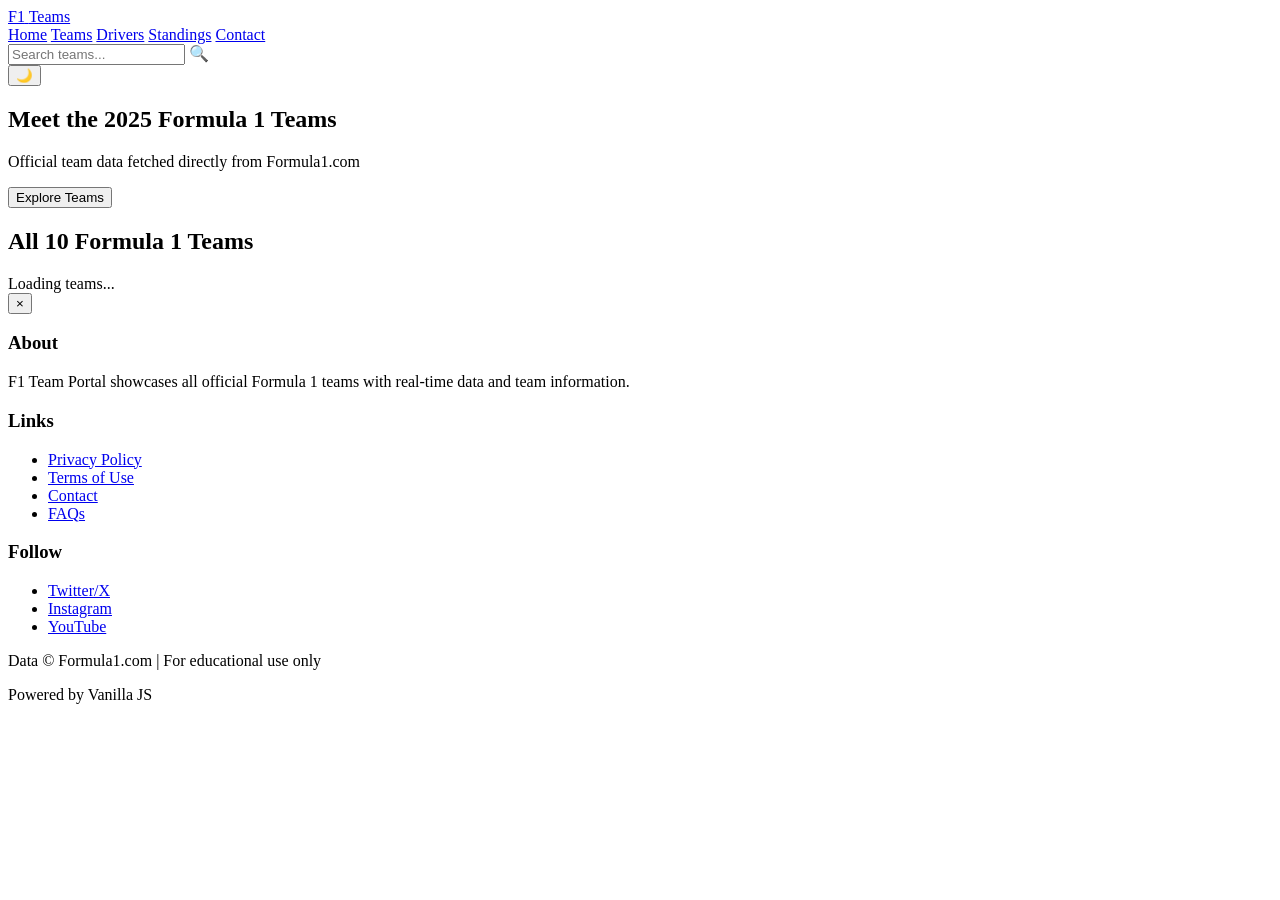
==== index.html @ 9dbedfcd "Auto-commit: Agent tool execution" ====
<!DOCTYPE html>
<html lang="en">
<head>
    <meta charset="UTF-8">
    <meta name="viewport" content="width=device-width, initial-scale=1.0">
    <title>F1 Team Portal - Official Formula 1 Teams</title>
    <link rel="preconnect" href="https://fonts.googleapis.com">
    <link rel="preconnect" href="https://fonts.gstatic.com" crossorigin>
    <link href="https://fonts.googleapis.com/css2?family=Poppins:wght@400;500;600;700&family=Roboto+Condensed:wght@400;500;700&display=swap" rel="stylesheet">
    <link rel="stylesheet" href="css/styles.css">
</head>
<body>
    <!-- HEADER / NAVBAR -->
    <header class="navbar" id="navbar">
        <div class="navbar-container">
            <!-- Logo -->
            <div class="navbar-logo">
                <a href="index.html" class="logo-link">
                    <span class="logo-text">F1</span>
                    <span class="logo-subtext">Teams</span>
                </a>
            </div>

            <!-- Navigation Links -->
            <nav class="navbar-nav">
                <a href="index.html" class="nav-link">Home</a>
                <a href="index.html#teams-section" class="nav-link">Teams</a>
                <a href="#drivers" class="nav-link">Drivers</a>
                <a href="#standings" class="nav-link">Standings</a>
                <a href="#contact" class="nav-link">Contact</a>
            </nav>

            <!-- Search Box -->
            <div class="search-container">
                <input
                    type="text"
                    id="search-box"
                    class="search-input"
                    placeholder="Search teams..."
                    aria-label="Search teams"
                >
                <span class="search-icon">🔍</span>
            </div>

            <!-- Dark Mode Toggle -->
            <button class="dark-mode-toggle" id="dark-mode-toggle" aria-label="Toggle dark mode">
                <span class="mode-icon">🌙</span>
            </button>
        </div>
    </header>

    <!-- HERO SECTION -->
    <section class="hero" id="hero">
        <div class="hero-overlay"></div>
        <div class="hero-content">
            <h1 class="hero-headline">Meet the 2025 Formula 1 Teams</h1>
            <p class="hero-subtitle">Official team data fetched directly from Formula1.com</p>
            <button class="cta-button" id="explore-button">Explore Teams</button>
        </div>
    </section>

    <!-- TEAMS GRID SECTION -->
    <section class="teams-section" id="teams-section">
        <div class="section-container">
            <h2 class="section-title">All 10 Formula 1 Teams</h2>
            <div class="teams-grid" id="teams-grid">
                <!-- Teams will be dynamically injected here by JavaScript -->
                <div class="teams-loading">Loading teams...</div>
            </div>
        </div>
    </section>

    <!-- TEAM DETAILS MODAL -->
    <div class="modal-overlay" id="modal-overlay">
        <div class="modal-container" id="modal-container">
            <button class="modal-close" id="modal-close" aria-label="Close modal">×</button>
            <div class="modal-content" id="modal-content">
                <!-- Team details will be dynamically injected here -->
            </div>
        </div>
    </div>

    <!-- FOOTER -->
    <footer class="footer" id="footer">
        <div class="footer-container">
            <!-- About Section -->
            <div class="footer-section">
                <h3 class="footer-title">About</h3>
                <p class="footer-text">F1 Team Portal showcases all official Formula 1 teams with real-time data and team information.</p>
            </div>

            <!-- Links Section -->
            <div class="footer-section">
                <h3 class="footer-title">Links</h3>
                <ul class="footer-links">
                    <li><a href="#" target="_blank" rel="noopener">Privacy Policy</a></li>
                    <li><a href="#" target="_blank" rel="noopener">Terms of Use</a></li>
                    <li><a href="#" target="_blank" rel="noopener">Contact</a></li>
                    <li><a href="#" target="_blank" rel="noopener">FAQs</a></li>
                </ul>
            </div>

            <!-- Social Section -->
            <div class="footer-section">
                <h3 class="footer-title">Follow</h3>
                <ul class="footer-links">
                    <li><a href="https://twitter.com/F1" target="_blank" rel="noopener">Twitter/X</a></li>
                    <li><a href="https://instagram.com/formula1" target="_blank" rel="noopener">Instagram</a></li>
                    <li><a href="https://youtube.com/@formula1" target="_blank" rel="noopener">YouTube</a></li>
                </ul>
            </div>

            <!-- Copyright Section -->
            <div class="footer-section footer-copyright">
                <p class="footer-text">Data © Formula1.com | For educational use only</p>
                <p class="footer-text">Powered by Vanilla JS</p>
            </div>
        </div>
    </footer>

    <!-- JavaScript Modules -->
    <script src="js/utils.js"></script>
    <script src="js/data-fetcher.js"></script>
    <script src="js/ui-renderer.js"></script>
    <script src="js/main.js"></script>
</body>
</html>
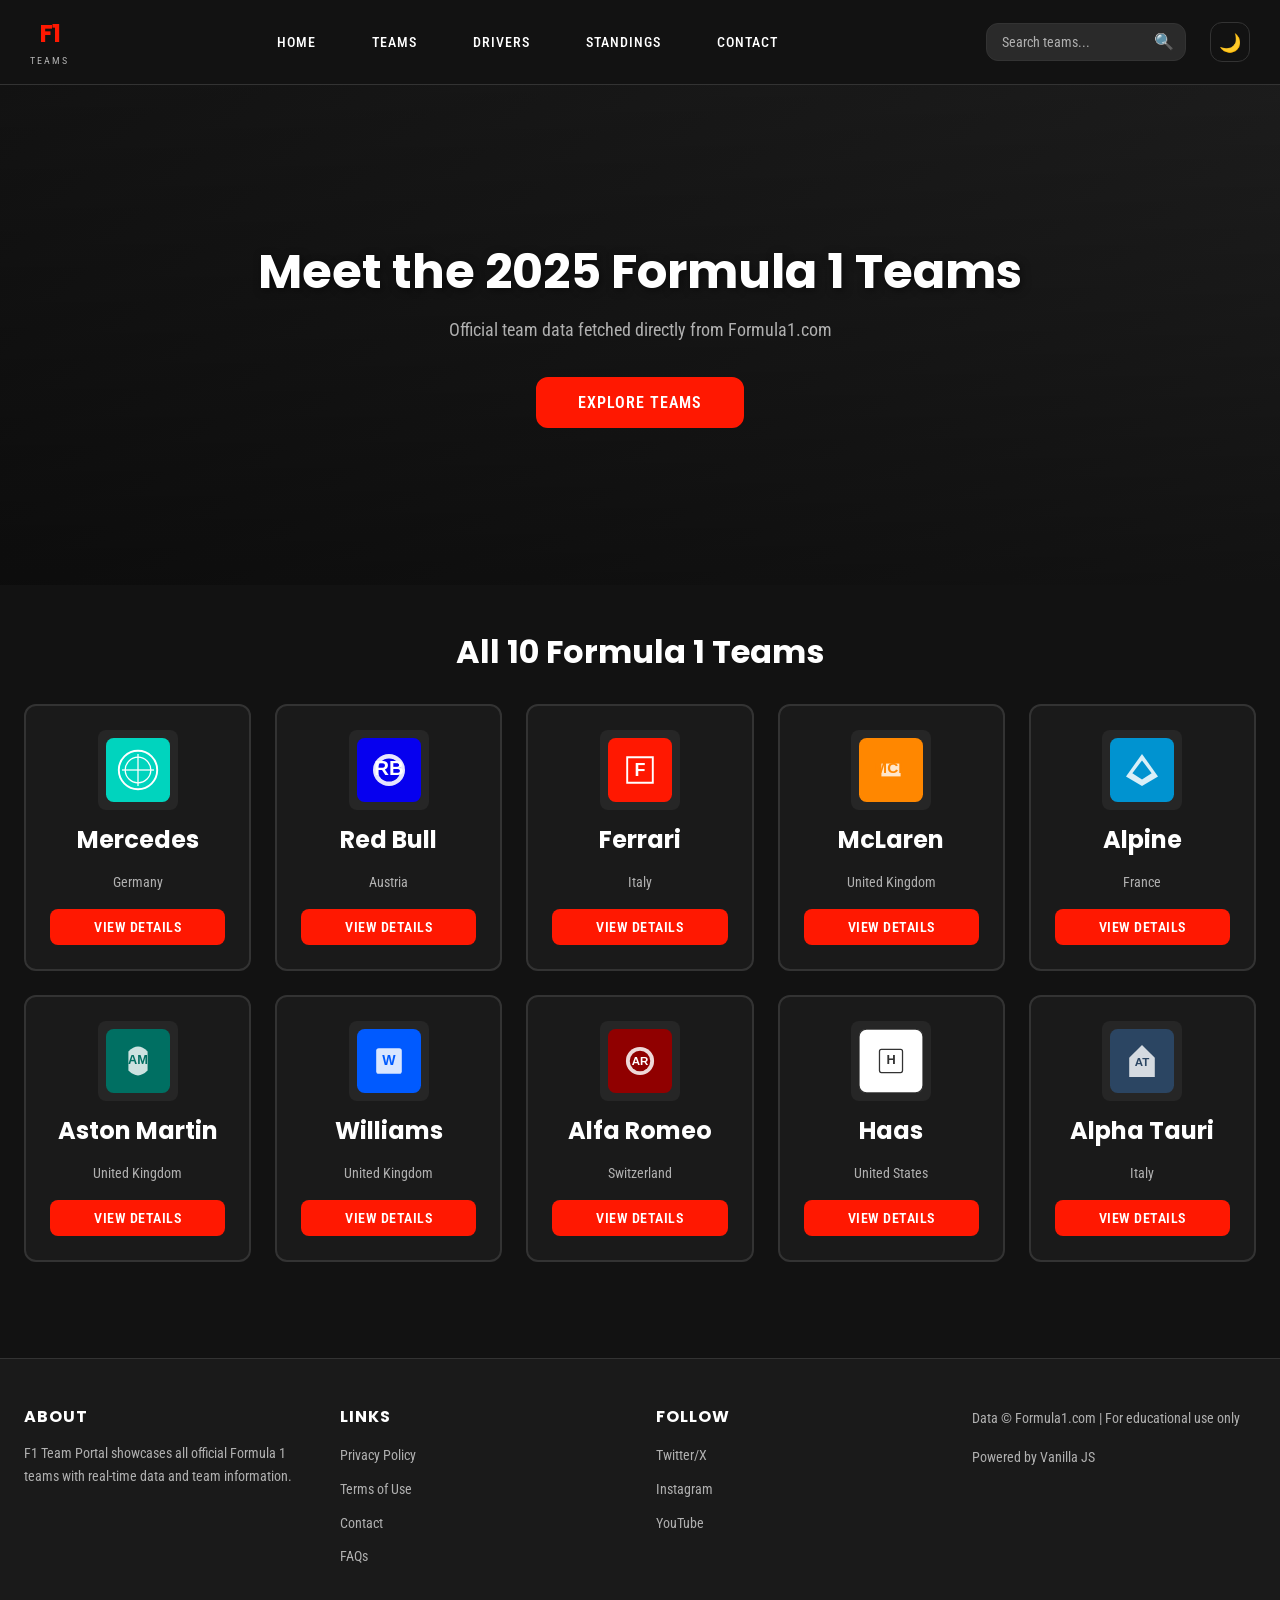
==== commit 2f679d85: "Auto-commit: Agent tool execution" ====
--- a/index.html
+++ b/index.html
@@ -25,9 +25,9 @@
             <nav class="navbar-nav">
                 <a href="index.html" class="nav-link">Home</a>
                 <a href="index.html#teams-section" class="nav-link">Teams</a>
-                <a href="#drivers" class="nav-link">Drivers</a>
-                <a href="#standings" class="nav-link">Standings</a>
-                <a href="#contact" class="nav-link">Contact</a>
+                <a href="drivers.html" class="nav-link">Drivers</a>
+                <a href="standings.html" class="nav-link">Standings</a>
+                <a href="contact.html" class="nav-link">Contact</a>
             </nav>
 
             <!-- Search Box -->
--- a/css/styles.css
+++ b/css/styles.css
@@ -0,0 +1,1064 @@
+/* ============================================
+   F1 TEAM PORTAL - STYLES
+   Comprehensive CSS for all components
+   ============================================ */
+
+/* ============================================
+   1. CSS VARIABLES
+   ============================================ */
+:root {
+    /* Colors - Dark Mode Default */
+    --color-dark-primary: #121212;
+    --color-dark-secondary: #1A1A1A;
+    --color-dark-tertiary: #2A2A2A;
+    --color-accent-red: #FF1801;
+    --color-text-light: #FFFFFF;
+    --color-text-muted: #B0B0B0;
+    --color-border: #333333;
+
+    /* Colors - Light Mode */
+    --color-light-primary: #FFFFFF;
+    --color-light-secondary: #F5F5F5;
+    --color-light-tertiary: #EEEEEE;
+    --color-light-text: #1A1A1A;
+    --color-light-muted: #666666;
+
+    /* Team-specific accent colors */
+    --color-mercedes: #00D4BE;
+    --color-red-bull: #0600EF;
+    --color-ferrari: #FF1801;
+    --color-mclaren: #FF8700;
+    --color-alpine: #0093D0;
+    --color-aston-martin: #006F62;
+    --color-williams: #005AFF;
+    --color-alfa-romeo: #900000;
+    --color-haas: #FFFFFF;
+    --color-alpha-tauri: #2B4562;
+
+    /* Typography */
+    --font-primary: 'Poppins', sans-serif;
+    --font-secondary: 'Roboto Condensed', sans-serif;
+    --font-size-base: 16px;
+    --font-size-small: 14px;
+    --font-size-large: 18px;
+    --font-size-xl: 24px;
+    --font-size-xxl: 32px;
+    --font-size-hero: 48px;
+
+    /* Spacing */
+    --spacing-xs: 4px;
+    --spacing-sm: 8px;
+    --spacing-md: 16px;
+    --spacing-lg: 24px;
+    --spacing-xl: 32px;
+    --spacing-xxl: 48px;
+
+    /* Border Radius */
+    --border-radius-sm: 8px;
+    --border-radius-md: 12px;
+    --border-radius-lg: 16px;
+
+    /* Shadow */
+    --shadow-sm: 0 2px 8px rgba(0, 0, 0, 0.1);
+    --shadow-md: 0 4px 12px rgba(0, 0, 0, 0.3);
+    --shadow-lg: 0 8px 24px rgba(0, 0, 0, 0.4);
+
+    /* Transitions */
+    --transition-fast: 0.15s ease-in-out;
+    --transition-normal: 0.3s ease-in-out;
+    --transition-slow: 0.5s ease-in-out;
+
+    /* Breakpoints */
+    --breakpoint-mobile: 767px;
+    --breakpoint-tablet: 768px;
+    --breakpoint-desktop: 1024px;
+
+    /* Z-index */
+    --z-navbar: 1000;
+    --z-modal: 2000;
+}
+
+/* ============================================
+   2. RESET & BASE STYLES
+   ============================================ */
+* {
+    margin: 0;
+    padding: 0;
+    box-sizing: border-box;
+}
+
+html {
+    scroll-behavior: smooth;
+    font-size: 16px;
+}
+
+body {
+    font-family: var(--font-secondary), sans-serif;
+    background-color: var(--color-dark-primary);
+    color: var(--color-text-light);
+    line-height: 1.6;
+    transition: background-color var(--transition-normal), color var(--transition-normal);
+}
+
+/* Light Mode Override */
+body.light-mode {
+    background-color: var(--color-light-primary);
+    color: var(--color-light-text);
+}
+
+h1, h2, h3, h4, h5, h6 {
+    font-family: var(--font-primary), sans-serif;
+    font-weight: 700;
+    line-height: 1.2;
+}
+
+a {
+    color: var(--color-accent-red);
+    text-decoration: none;
+    transition: color var(--transition-normal);
+}
+
+a:hover {
+    color: #FF5500;
+}
+
+button {
+    cursor: pointer;
+    border: none;
+    font-family: inherit;
+    transition: all var(--transition-normal);
+}
+
+input {
+    font-family: inherit;
+}
+
+/* ============================================
+   3. THEME STYLES
+   ============================================ */
+
+/* Dark Mode (Default) */
+body {
+    background-color: var(--color-dark-primary);
+    color: var(--color-text-light);
+}
+
+body.light-mode {
+    background-color: var(--color-light-primary);
+    color: var(--color-light-text);
+}
+
+body.light-mode .navbar {
+    background-color: var(--color-light-secondary);
+    border-bottom-color: var(--color-light-tertiary);
+}
+
+body.light-mode .navbar-nav a,
+body.light-mode .nav-link {
+    color: var(--color-light-text);
+}
+
+body.light-mode .search-input {
+    background-color: var(--color-light-tertiary);
+    color: var(--color-light-text);
+    border-color: var(--color-light-muted);
+}
+
+body.light-mode .search-input::placeholder {
+    color: var(--color-light-muted);
+}
+
+body.light-mode .hero {
+    background-color: #F0F0F0;
+}
+
+body.light-mode .teams-section {
+    background-color: var(--color-light-secondary);
+}
+
+body.light-mode .team-card {
+    background-color: var(--color-light-primary);
+    border-color: var(--color-light-tertiary);
+    color: var(--color-light-text);
+}
+
+body.light-mode .team-card:hover {
+    box-shadow: 0 0 20px rgba(255, 24, 1, 0.3);
+}
+
+body.light-mode .modal-overlay {
+    background-color: rgba(0, 0, 0, 0.7);
+}
+
+body.light-mode .modal-container {
+    background-color: var(--color-light-primary);
+    color: var(--color-light-text);
+}
+
+body.light-mode .footer {
+    background-color: var(--color-light-tertiary);
+    border-top-color: var(--color-light-muted);
+}
+
+/* ============================================
+   4. HEADER / NAVBAR
+   ============================================ */
+.navbar {
+    position: sticky;
+    top: 0;
+    background-color: var(--color-dark-primary);
+    border-bottom: 1px solid var(--color-border);
+    padding: 15px 30px;
+    z-index: var(--z-navbar);
+    box-shadow: none;
+    transition: box-shadow var(--transition-normal);
+}
+
+.navbar.scrolled {
+    box-shadow: var(--shadow-md);
+}
+
+.navbar-container {
+    max-width: 1400px;
+    margin: 0 auto;
+    display: flex;
+    justify-content: space-between;
+    align-items: center;
+    gap: var(--spacing-lg);
+}
+
+.navbar-logo {
+    flex-shrink: 0;
+}
+
+.logo-link {
+    display: flex;
+    flex-direction: column;
+    align-items: center;
+    text-decoration: none;
+}
+
+.logo-text {
+    font-family: var(--font-primary), sans-serif;
+    font-size: 24px;
+    font-weight: 700;
+    color: var(--color-accent-red);
+    letter-spacing: -1px;
+}
+
+.logo-subtext {
+    font-family: var(--font-secondary), sans-serif;
+    font-size: 10px;
+    color: var(--color-text-muted);
+    text-transform: uppercase;
+    letter-spacing: 2px;
+}
+
+.navbar-nav {
+    display: flex;
+    gap: var(--spacing-xl);
+    flex: 1;
+    justify-content: center;
+}
+
+.nav-link {
+    color: var(--color-text-light);
+    font-size: var(--font-size-small);
+    font-weight: 500;
+    text-transform: uppercase;
+    letter-spacing: 1px;
+    padding: 8px 12px;
+    border-radius: var(--border-radius-sm);
+    transition: all var(--transition-normal);
+}
+
+.nav-link:hover {
+    color: var(--color-accent-red);
+    background-color: rgba(255, 24, 1, 0.1);
+}
+
+.search-container {
+    position: relative;
+    flex: 0 1 200px;
+}
+
+.search-input {
+    width: 100%;
+    padding: 10px 40px 10px 15px;
+    background-color: var(--color-dark-tertiary);
+    color: var(--color-text-light);
+    border: 1px solid var(--color-border);
+    border-radius: var(--border-radius-md);
+    font-size: var(--font-size-small);
+    transition: all var(--transition-normal);
+}
+
+.search-input:focus {
+    outline: none;
+    border-color: var(--color-accent-red);
+    box-shadow: 0 0 8px rgba(255, 24, 1, 0.2);
+}
+
+.search-input::placeholder {
+    color: var(--color-text-muted);
+}
+
+.search-icon {
+    position: absolute;
+    right: 12px;
+    top: 50%;
+    transform: translateY(-50%);
+    pointer-events: none;
+    font-size: 16px;
+}
+
+.dark-mode-toggle {
+    background: none;
+    border: 1px solid var(--color-border);
+    color: var(--color-text-light);
+    padding: 8px 12px;
+    border-radius: var(--border-radius-md);
+    font-size: 18px;
+    display: flex;
+    align-items: center;
+    justify-content: center;
+    width: 40px;
+    height: 40px;
+    cursor: pointer;
+    transition: all var(--transition-normal);
+}
+
+.dark-mode-toggle:hover {
+    background-color: var(--color-dark-tertiary);
+    border-color: var(--color-accent-red);
+}
+
+.mode-icon {
+    transition: transform var(--transition-normal);
+}
+
+/* ============================================
+   5. HERO SECTION
+   ============================================ */
+.hero {
+    position: relative;
+    width: 100%;
+    height: 500px;
+    background: linear-gradient(135deg, #1a1a1a 0%, #2d2d2d 100%);
+    background-size: cover;
+    background-position: center;
+    display: flex;
+    align-items: center;
+    justify-content: center;
+    overflow: hidden;
+}
+
+.hero-overlay {
+    position: absolute;
+    top: 0;
+    left: 0;
+    width: 100%;
+    height: 100%;
+    background: linear-gradient(180deg, rgba(0, 0, 0, 0.3) 0%, rgba(0, 0, 0, 0.6) 100%);
+    z-index: 1;
+}
+
+.hero-content {
+    position: relative;
+    z-index: 2;
+    text-align: center;
+    color: var(--color-text-light);
+    animation: slideUp 0.8s ease-out;
+}
+
+.hero-headline {
+    font-size: var(--font-size-hero);
+    font-weight: 700;
+    margin-bottom: var(--spacing-md);
+    text-shadow: 2px 2px 8px rgba(0, 0, 0, 0.5);
+}
+
+.hero-subtitle {
+    font-size: var(--font-size-large);
+    color: var(--color-text-muted);
+    margin-bottom: var(--spacing-xl);
+    font-weight: 400;
+}
+
+.cta-button {
+    background-color: var(--color-accent-red);
+    color: var(--color-text-light);
+    padding: 14px 40px;
+    font-size: var(--font-size-base);
+    font-weight: 600;
+    border-radius: var(--border-radius-md);
+    border: 2px solid var(--color-accent-red);
+    cursor: pointer;
+    transition: all var(--transition-normal);
+    text-transform: uppercase;
+    letter-spacing: 1px;
+}
+
+.cta-button:hover {
+    background-color: transparent;
+    color: var(--color-accent-red);
+    transform: scale(1.05);
+}
+
+/* ============================================
+   6. TEAMS SECTION
+   ============================================ */
+.teams-section {
+    padding: var(--spacing-xxl) 0;
+    background-color: var(--color-dark-primary);
+    transition: background-color var(--transition-normal);
+}
+
+.section-container {
+    max-width: 1400px;
+    margin: 0 auto;
+    padding: 0 var(--spacing-lg);
+}
+
+.section-title {
+    font-size: var(--font-size-xxl);
+    margin-bottom: var(--spacing-xl);
+    text-align: center;
+    color: var(--color-text-light);
+}
+
+.teams-grid {
+    display: grid;
+    grid-template-columns: repeat(5, 1fr);
+    gap: var(--spacing-lg);
+    min-height: 400px;
+}
+
+.teams-loading {
+    grid-column: 1 / -1;
+    display: flex;
+    align-items: center;
+    justify-content: center;
+    font-size: var(--font-size-large);
+    color: var(--color-text-muted);
+    min-height: 300px;
+}
+
+/* Team Card */
+.team-card {
+    background-color: var(--color-dark-secondary);
+    border: 2px solid var(--color-border);
+    border-radius: var(--border-radius-md);
+    padding: var(--spacing-lg);
+    text-align: center;
+    display: flex;
+    flex-direction: column;
+    gap: var(--spacing-md);
+    cursor: pointer;
+    transition: all var(--transition-normal);
+    position: relative;
+    overflow: hidden;
+}
+
+.team-card::before {
+    content: '';
+    position: absolute;
+    top: 0;
+    left: 0;
+    width: 100%;
+    height: 4px;
+    background: var(--team-color, var(--color-accent-red));
+    transform: scaleX(0);
+    transform-origin: left;
+    transition: transform var(--transition-normal);
+}
+
+.team-card:hover::before {
+    transform: scaleX(1);
+}
+
+.team-card:hover {
+    border-color: var(--team-color, var(--color-accent-red));
+    transform: scale(1.05) translateY(-5px);
+    box-shadow: 0 0 20px rgba(255, 24, 1, 0.2);
+    background-color: var(--color-dark-tertiary);
+}
+
+.team-logo {
+    width: 80px;
+    height: 80px;
+    margin: 0 auto;
+    object-fit: contain;
+    background-color: rgba(255, 255, 255, 0.05);
+    border-radius: var(--border-radius-sm);
+    padding: 8px;
+}
+
+.team-name {
+    font-size: var(--font-size-xl);
+    font-weight: 700;
+    color: var(--color-text-light);
+}
+
+.team-country {
+    font-size: var(--font-size-small);
+    color: var(--color-text-muted);
+}
+
+.view-details-button {
+    background-color: var(--color-accent-red);
+    color: var(--color-text-light);
+    padding: 10px 16px;
+    font-size: var(--font-size-small);
+    font-weight: 600;
+    border-radius: var(--border-radius-sm);
+    border: none;
+    cursor: pointer;
+    text-transform: uppercase;
+    letter-spacing: 0.5px;
+    transition: all var(--transition-normal);
+    margin-top: auto;
+}
+
+.view-details-button:hover {
+    background-color: #FF5500;
+    transform: scale(1.05);
+}
+
+/* ============================================
+   7. MODAL STYLES
+   ============================================ */
+.modal-overlay {
+    position: fixed;
+    top: 0;
+    left: 0;
+    width: 100%;
+    height: 100%;
+    background-color: rgba(0, 0, 0, 0.7);
+    display: none;
+    align-items: center;
+    justify-content: center;
+    z-index: var(--z-modal);
+    animation: fadeIn var(--transition-normal);
+}
+
+.modal-overlay.active {
+    display: flex;
+}
+
+.modal-container {
+    background-color: var(--color-dark-secondary);
+    border-radius: var(--border-radius-lg);
+    max-width: 900px;
+    width: 90%;
+    max-height: 90vh;
+    overflow-y: auto;
+    position: relative;
+    animation: slideUp var(--transition-normal);
+}
+
+.modal-close {
+    position: absolute;
+    top: 20px;
+    right: 20px;
+    background: none;
+    border: none;
+    color: var(--color-text-light);
+    font-size: 32px;
+    cursor: pointer;
+    z-index: 10;
+    width: 40px;
+    height: 40px;
+    display: flex;
+    align-items: center;
+    justify-content: center;
+    transition: all var(--transition-normal);
+}
+
+.modal-close:hover {
+    color: var(--color-accent-red);
+    transform: rotate(90deg);
+}
+
+.modal-content {
+    padding: var(--spacing-xl);
+}
+
+/* Modal Banner */
+.modal-banner {
+    background: linear-gradient(135deg, var(--team-color, var(--color-accent-red)), rgba(255, 24, 1, 0.3));
+    padding: var(--spacing-xxl) var(--spacing-xl);
+    margin: calc(-1 * var(--spacing-xl)) calc(-1 * var(--spacing-xl)) var(--spacing-xl);
+    text-align: center;
+    border-radius: var(--border-radius-lg) var(--border-radius-lg) 0 0;
+}
+
+.modal-banner-logo {
+    width: 120px;
+    height: 120px;
+    object-fit: contain;
+    margin: 0 auto var(--spacing-md);
+}
+
+.modal-banner-title {
+    font-size: var(--font-size-xxl);
+    color: var(--color-text-light);
+    font-weight: 700;
+}
+
+/* Modal Grid (Info + Drivers) */
+.modal-grid {
+    display: grid;
+    grid-template-columns: 1fr 1fr;
+    gap: var(--spacing-xl);
+    margin-bottom: var(--spacing-xl);
+}
+
+.modal-info-section {
+    display: flex;
+    flex-direction: column;
+    gap: var(--spacing-md);
+}
+
+.modal-info-item {
+    display: flex;
+    justify-content: space-between;
+    align-items: center;
+    padding: var(--spacing-md);
+    background-color: var(--color-dark-tertiary);
+    border-left: 4px solid var(--team-color, var(--color-accent-red));
+    border-radius: var(--border-radius-sm);
+}
+
+.modal-info-label {
+    font-size: var(--font-size-small);
+    color: var(--color-text-muted);
+    font-weight: 600;
+    text-transform: uppercase;
+    letter-spacing: 0.5px;
+}
+
+.modal-info-value {
+    font-size: var(--font-size-large);
+    color: var(--color-text-light);
+    font-weight: 700;
+}
+
+/* Drivers Section */
+.drivers-container {
+    display: flex;
+    flex-direction: column;
+    gap: var(--spacing-md);
+}
+
+.driver-card {
+    background-color: var(--color-dark-tertiary);
+    border-radius: var(--border-radius-md);
+    padding: var(--spacing-md);
+    display: flex;
+    gap: var(--spacing-md);
+    align-items: flex-start;
+}
+
+.driver-image {
+    width: 80px;
+    height: 100px;
+    object-fit: cover;
+    border-radius: var(--border-radius-sm);
+    flex-shrink: 0;
+}
+
+.driver-details {
+    flex: 1;
+    display: flex;
+    flex-direction: column;
+    gap: var(--spacing-sm);
+}
+
+.driver-number {
+    font-size: 24px;
+    font-weight: 700;
+    color: var(--team-color, var(--color-accent-red));
+}
+
+.driver-name {
+    font-size: var(--font-size-base);
+    font-weight: 700;
+    color: var(--color-text-light);
+}
+
+.driver-nationality {
+    font-size: 16px;
+    color: var(--color-text-muted);
+}
+
+.driver-stats {
+    display: flex;
+    gap: var(--spacing-md);
+    font-size: var(--font-size-small);
+    color: var(--color-text-muted);
+}
+
+.driver-stat {
+    display: flex;
+    flex-direction: column;
+    gap: 2px;
+}
+
+.driver-stat-label {
+    font-size: 11px;
+    text-transform: uppercase;
+    letter-spacing: 0.5px;
+}
+
+.driver-stat-value {
+    font-weight: 700;
+    color: var(--color-text-light);
+}
+
+/* Modal Footer */
+.modal-footer {
+    display: flex;
+    gap: var(--spacing-md);
+    justify-content: center;
+    flex-wrap: wrap;
+    margin-top: var(--spacing-xl);
+    padding-top: var(--spacing-xl);
+    border-top: 1px solid var(--color-border);
+}
+
+.modal-link-button {
+    background-color: var(--team-color, var(--color-accent-red));
+    color: var(--color-text-light);
+    padding: 12px 24px;
+    border-radius: var(--border-radius-md);
+    font-weight: 600;
+    font-size: var(--font-size-small);
+    text-transform: uppercase;
+    letter-spacing: 0.5px;
+    text-decoration: none;
+    transition: all var(--transition-normal);
+    display: inline-block;
+}
+
+.modal-link-button:hover {
+    transform: scale(1.05);
+    box-shadow: 0 4px 12px rgba(255, 24, 1, 0.3);
+}
+
+/* ============================================
+   8. FOOTER
+   ============================================ */
+.footer {
+    background-color: var(--color-dark-secondary);
+    border-top: 1px solid var(--color-border);
+    padding: var(--spacing-xxl) var(--spacing-lg);
+    margin-top: var(--spacing-xxl);
+    transition: background-color var(--transition-normal);
+}
+
+.footer-container {
+    max-width: 1400px;
+    margin: 0 auto;
+    display: grid;
+    grid-template-columns: repeat(4, 1fr);
+    gap: var(--spacing-xl);
+}
+
+.footer-section {
+    display: flex;
+    flex-direction: column;
+    gap: var(--spacing-md);
+}
+
+.footer-title {
+    font-size: var(--font-size-base);
+    font-weight: 700;
+    color: var(--color-text-light);
+    text-transform: uppercase;
+    letter-spacing: 1px;
+}
+
+.footer-text {
+    font-size: var(--font-size-small);
+    color: var(--color-text-muted);
+    line-height: 1.6;
+}
+
+.footer-links {
+    list-style: none;
+    display: flex;
+    flex-direction: column;
+    gap: var(--spacing-sm);
+}
+
+.footer-links li a {
+    font-size: var(--font-size-small);
+    color: var(--color-text-muted);
+    transition: all var(--transition-normal);
+}
+
+.footer-links li a:hover {
+    color: var(--color-accent-red);
+    margin-left: 4px;
+}
+
+/* ============================================
+   9. ANIMATIONS
+   ============================================ */
+@keyframes slideUp {
+    from {
+        opacity: 0;
+        transform: translateY(30px);
+    }
+    to {
+        opacity: 1;
+        transform: translateY(0);
+    }
+}
+
+@keyframes fadeIn {
+    from {
+        opacity: 0;
+    }
+    to {
+        opacity: 1;
+    }
+}
+
+@keyframes fadeOut {
+    from {
+        opacity: 1;
+    }
+    to {
+        opacity: 0;
+    }
+}
+
+@keyframes glow {
+    0%, 100% {
+        box-shadow: 0 0 10px rgba(255, 24, 1, 0.2);
+    }
+    50% {
+        box-shadow: 0 0 20px rgba(255, 24, 1, 0.4);
+    }
+}
+
+/* ============================================
+   10. RESPONSIVE DESIGN
+   ============================================ */
+
+/* TABLET (768px - 1023px) */
+@media (max-width: 1023px) {
+    .navbar-container {
+        gap: var(--spacing-md);
+    }
+
+    .navbar-nav {
+        gap: var(--spacing-md);
+    }
+
+    .search-container {
+        flex: 0 1 150px;
+    }
+
+    .hero {
+        height: 400px;
+    }
+
+    .hero-headline {
+        font-size: 36px;
+    }
+
+    .hero-subtitle {
+        font-size: 16px;
+    }
+
+    .teams-grid {
+        grid-template-columns: repeat(3, 1fr);
+        gap: var(--spacing-md);
+    }
+
+    .modal-grid {
+        grid-template-columns: 1fr;
+    }
+
+    .footer-container {
+        grid-template-columns: repeat(2, 1fr);
+    }
+}
+
+/* MOBILE (≤767px) */
+@media (max-width: 767px) {
+    .navbar {
+        padding: 12px 15px;
+    }
+
+    .navbar-container {
+        flex-wrap: wrap;
+        gap: var(--spacing-sm);
+    }
+
+    .navbar-nav {
+        order: 3;
+        width: 100%;
+        gap: var(--spacing-md);
+        justify-content: space-around;
+        flex-wrap: wrap;
+        padding-top: var(--spacing-md);
+        border-top: 1px solid var(--color-border);
+    }
+
+    .nav-link {
+        font-size: 12px;
+        padding: 6px 10px;
+    }
+
+    .search-container {
+        flex: 0 1 100%;
+        order: 2;
+    }
+
+    .search-input {
+        font-size: 14px;
+        padding: 8px 35px 8px 12px;
+    }
+
+    .logo-text {
+        font-size: 20px;
+    }
+
+    .logo-subtext {
+        font-size: 8px;
+    }
+
+    .dark-mode-toggle {
+        padding: 6px 10px;
+        width: 36px;
+        height: 36px;
+        font-size: 16px;
+        order: 1;
+    }
+
+    .hero {
+        height: 300px;
+        padding: var(--spacing-lg);
+    }
+
+    .hero-headline {
+        font-size: 28px;
+        margin-bottom: var(--spacing-md);
+    }
+
+    .hero-subtitle {
+        font-size: 14px;
+        margin-bottom: var(--spacing-lg);
+    }
+
+    .cta-button {
+        padding: 12px 24px;
+        font-size: 14px;
+    }
+
+    .teams-section {
+        padding: var(--spacing-xl) 0;
+    }
+
+    .teams-grid {
+        grid-template-columns: 1fr;
+        gap: var(--spacing-md);
+    }
+
+    .section-title {
+        font-size: 24px;
+        margin-bottom: var(--spacing-lg);
+    }
+
+    .modal-container {
+        width: 95%;
+        max-height: 85vh;
+    }
+
+    .modal-content {
+        padding: var(--spacing-lg);
+    }
+
+    .modal-close {
+        top: 15px;
+        right: 15px;
+        font-size: 28px;
+    }
+
+    .modal-banner {
+        margin: calc(-1 * var(--spacing-lg)) calc(-1 * var(--spacing-lg)) var(--spacing-lg);
+        padding: var(--spacing-lg);
+    }
+
+    .modal-banner-logo {
+        width: 80px;
+        height: 80px;
+        margin-bottom: var(--spacing-sm);
+    }
+
+    .modal-banner-title {
+        font-size: 24px;
+    }
+
+    .modal-grid {
+        gap: var(--spacing-md);
+    }
+
+    .modal-info-item {
+        padding: var(--spacing-md);
+        flex-direction: column;
+        align-items: flex-start;
+        gap: var(--spacing-sm);
+    }
+
+    .driver-card {
+        flex-direction: column;
+        align-items: center;
+        text-align: center;
+    }
+
+    .driver-image {
+        width: 100px;
+        height: 120px;
+    }
+
+    .driver-stats {
+        justify-content: center;
+    }
+
+    .footer-container {
+        grid-template-columns: 1fr;
+        gap: var(--spacing-lg);
+    }
+
+    .footer {
+        padding: var(--spacing-lg);
+    }
+}
+
+/* EXTRA SMALL (≤480px) */
+@media (max-width: 480px) {
+    html {
+        font-size: 14px;
+    }
+
+    .hero-headline {
+        font-size: 24px;
+    }
+
+    .hero-subtitle {
+        font-size: 13px;
+    }
+
+    .section-title {
+        font-size: 20px;
+    }
+
+    .team-card {
+        padding: var(--spacing-md);
+    }
+}
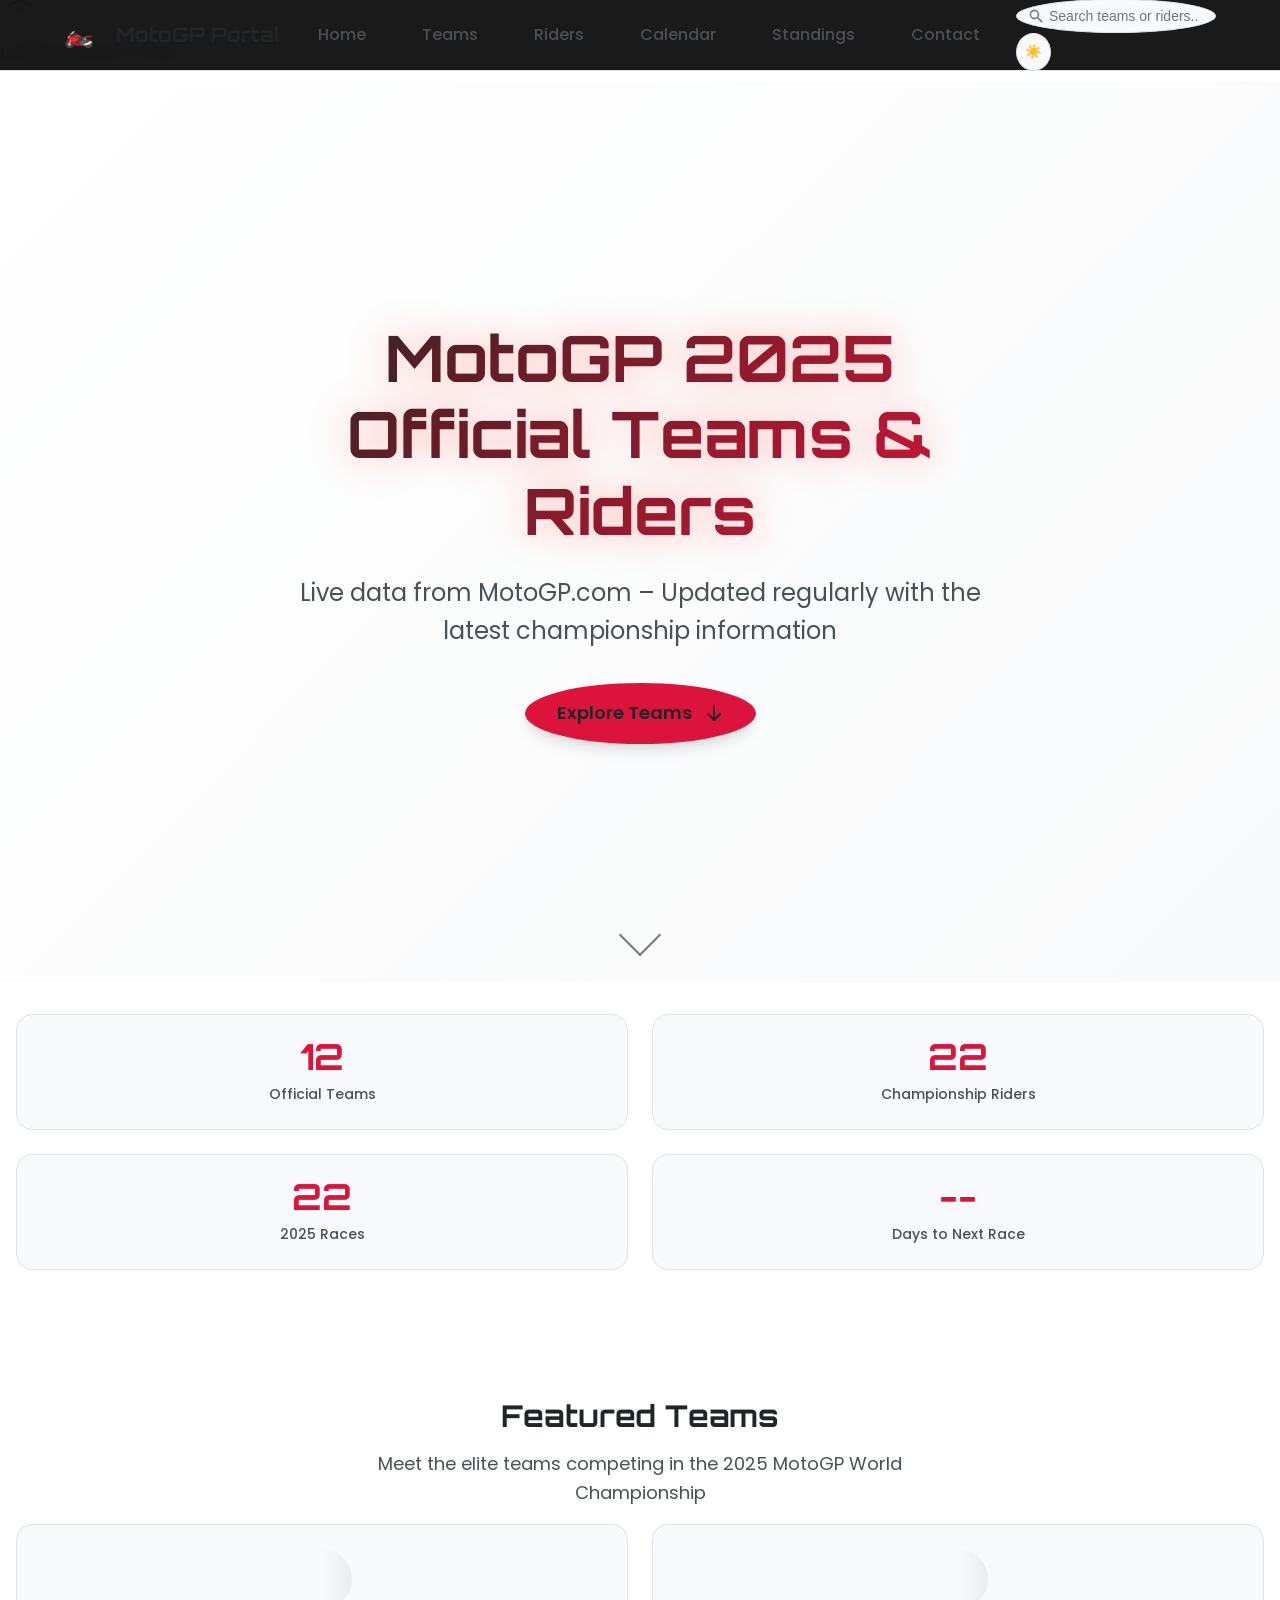
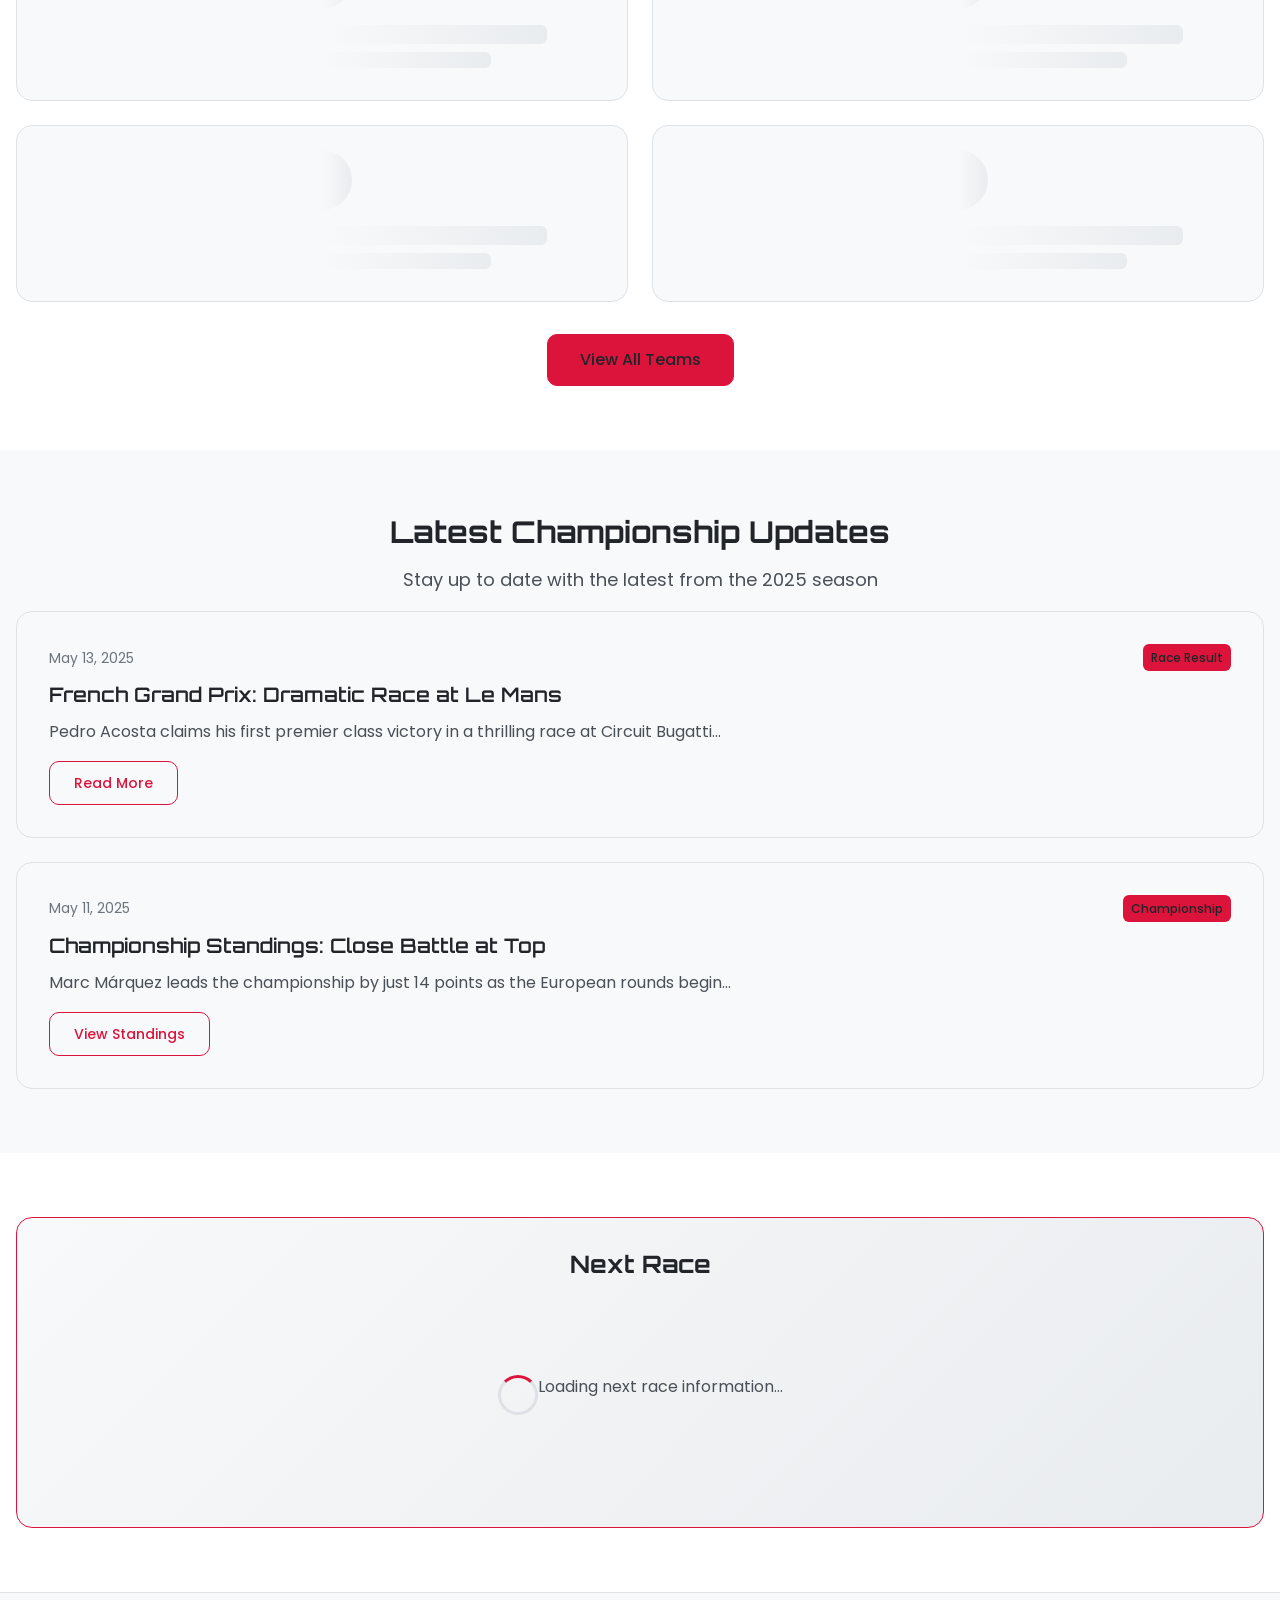
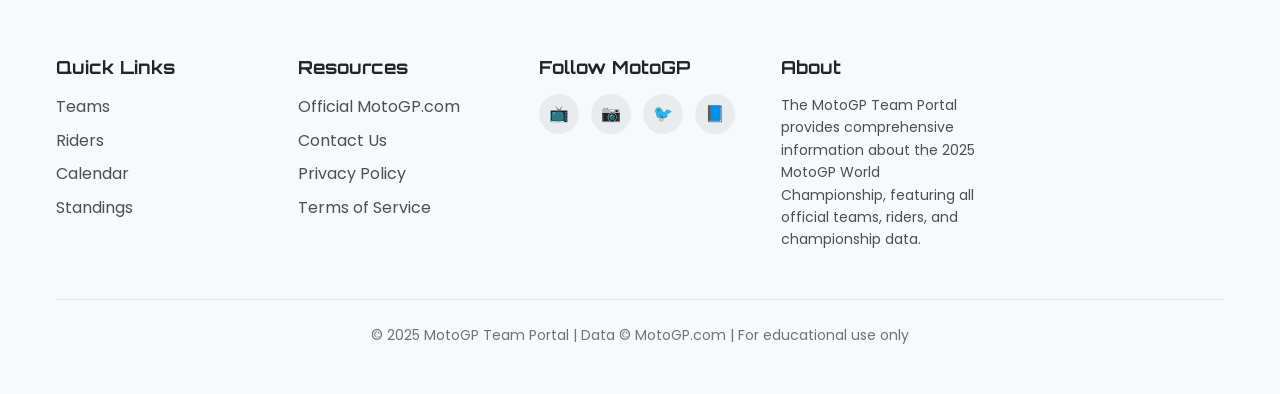
==== commit 27659c5c: "Auto-commit: Agent tool execution" ====
--- a/index.html
+++ b/index.html
@@ -1,127 +1,716 @@
 <!DOCTYPE html>
-<html lang="en">
+<html lang="en" data-theme="dark">
 <head>
     <meta charset="UTF-8">
     <meta name="viewport" content="width=device-width, initial-scale=1.0">
-    <title>F1 Team Portal - Official Formula 1 Teams</title>
+    <title>MotoGP Team Portal - Official 2025 Teams & Riders</title>
+    <meta name="description" content="Official MotoGP 2025 Team Portal - Explore all teams, riders, calendar, and championship standings. Live data from MotoGP.com">
+    <meta name="keywords" content="MotoGP, 2025, teams, riders, championship, standings, calendar, motorcycle racing">
+    <meta name="author" content="MotoGP Team Portal">
+
+    <!-- Open Graph -->
+    <meta property="og:title" content="MotoGP Team Portal - Official 2025 Teams & Riders">
+    <meta property="og:description" content="Explore official MotoGP 2025 teams, riders, and championship standings">
+    <meta property="og:type" content="website">
+    <meta property="og:url" content="https://motogp-team-portal.com">
+    <meta property="og:image" content="/images/heroes/motogp-hero-bg.jpg">
+
+    <!-- Twitter Card -->
+    <meta name="twitter:card" content="summary_large_image">
+    <meta name="twitter:title" content="MotoGP Team Portal - Official 2025 Teams & Riders">
+    <meta name="twitter:description" content="Explore official MotoGP 2025 teams, riders, and championship standings">
+    <meta name="twitter:image" content="/images/heroes/motogp-hero-bg.jpg">
+
+    <!-- Preconnect to external domains -->
     <link rel="preconnect" href="https://fonts.googleapis.com">
     <link rel="preconnect" href="https://fonts.gstatic.com" crossorigin>
-    <link href="https://fonts.googleapis.com/css2?family=Poppins:wght@400;500;600;700&family=Roboto+Condensed:wght@400;500;700&display=swap" rel="stylesheet">
+
+    <!-- Google Fonts -->
+    <link href="https://fonts.googleapis.com/css2?family=Orbitron:wght@400;500;600;700;800;900&family=Poppins:wght@300;400;500;600;700&family=Roboto+Condensed:wght@400;500;600;700&display=swap" rel="stylesheet">
+
+    <!-- Stylesheets -->
     <link rel="stylesheet" href="css/styles.css">
+    <link rel="stylesheet" href="css/components.css">
+    <link rel="stylesheet" href="css/responsive.css">
+
+    <!-- Favicon -->
+    <link rel="icon" type="image/svg+xml" href="data:image/svg+xml,<svg xmlns='http://www.w3.org/2000/svg' viewBox='0 0 100 100'><text y='.9em' font-size='90'>🏍️</text></svg>">
+    <link rel="icon" type="image/png" href="/images/fallback/favicon.png">
+
+    <!-- Theme -->
+    <script>
+        // Set theme before page load to prevent flash
+        const theme = localStorage.getItem('motogp-theme') ||
+                     (window.matchMedia('(prefers-color-scheme: light)').matches ? 'light' : 'dark');
+        document.documentElement.setAttribute('data-theme', theme);
+    </script>
 </head>
 <body>
-    <!-- HEADER / NAVBAR -->
-    <header class="navbar" id="navbar">
-        <div class="navbar-container">
+    <!-- Loading Overlay -->
+    <div class="loading-overlay" id="loadingOverlay">
+        <div class="loading-content">
+            <div class="spinner"></div>
+            <p>Loading MotoGP Portal...</p>
+        </div>
+    </div>
+
+    <!-- Header -->
+    <header class="header" id="header">
+        <div class="header-container">
             <!-- Logo -->
-            <div class="navbar-logo">
-                <a href="index.html" class="logo-link">
-                    <span class="logo-text">F1</span>
-                    <span class="logo-subtext">Teams</span>
-                </a>
-            </div>
-
-            <!-- Navigation Links -->
-            <nav class="navbar-nav">
-                <a href="index.html" class="nav-link">Home</a>
-                <a href="index.html#teams-section" class="nav-link">Teams</a>
-                <a href="drivers.html" class="nav-link">Drivers</a>
-                <a href="standings.html" class="nav-link">Standings</a>
-                <a href="contact.html" class="nav-link">Contact</a>
+            <a href="index.html" class="logo">
+                <div class="logo-icon">
+                    <span style="font-size: 24px;">🏍️</span>
+                </div>
+                <span>MotoGP Portal</span>
+            </a>
+
+            <!-- Desktop Navigation -->
+            <nav class="nav">
+                <ul class="nav-list">
+                    <li><a href="index.html" class="nav-link active">Home</a></li>
+                    <li><a href="teams.html" class="nav-link">Teams</a></li>
+                    <li><a href="riders.html" class="nav-link">Riders</a></li>
+                    <li><a href="calendar.html" class="nav-link">Calendar</a></li>
+                    <li><a href="standings.html" class="nav-link">Standings</a></li>
+                    <li><a href="contact.html" class="nav-link">Contact</a></li>
+                </ul>
             </nav>
 
-            <!-- Search Box -->
-            <div class="search-container">
-                <input
-                    type="text"
-                    id="search-box"
-                    class="search-input"
-                    placeholder="Search teams..."
-                    aria-label="Search teams"
-                >
-                <span class="search-icon">🔍</span>
-            </div>
-
-            <!-- Dark Mode Toggle -->
-            <button class="dark-mode-toggle" id="dark-mode-toggle" aria-label="Toggle dark mode">
-                <span class="mode-icon">🌙</span>
-            </button>
+            <!-- Search & Theme -->
+            <div class="header-actions">
+                <!-- Search Box -->
+                <div class="search-box">
+                    <svg class="search-icon" viewBox="0 0 20 20" fill="currentColor">
+                        <path fill-rule="evenodd" d="M8 4a4 4 0 100 8 4 4 0 000-8zM2 8a6 6 0 1110.89 3.476l4.817 4.817a1 1 0 01-1.414 1.414l-4.816-4.816A6 6 0 012 8z" clip-rule="evenodd" />
+                    </svg>
+                    <input type="text" class="search-input" placeholder="Search teams or riders..." id="searchInput">
+                </div>
+
+                <!-- Theme Toggle -->
+                <button class="theme-toggle" id="themeToggle" aria-label="Toggle theme">
+                    <span class="theme-icon">🌙</span>
+                </button>
+
+                <!-- Mobile Menu Toggle -->
+                <button class="mobile-menu-toggle" id="mobileMenuToggle" aria-label="Toggle menu">
+                    <span class="hamburger"></span>
+                </button>
+            </div>
         </div>
     </header>
 
-    <!-- HERO SECTION -->
-    <section class="hero" id="hero">
-        <div class="hero-overlay"></div>
-        <div class="hero-content">
-            <h1 class="hero-headline">Meet the 2025 Formula 1 Teams</h1>
-            <p class="hero-subtitle">Official team data fetched directly from Formula1.com</p>
-            <button class="cta-button" id="explore-button">Explore Teams</button>
-        </div>
-    </section>
-
-    <!-- TEAMS GRID SECTION -->
-    <section class="teams-section" id="teams-section">
-        <div class="section-container">
-            <h2 class="section-title">All 10 Formula 1 Teams</h2>
-            <div class="teams-grid" id="teams-grid">
-                <!-- Teams will be dynamically injected here by JavaScript -->
-                <div class="teams-loading">Loading teams...</div>
-            </div>
-        </div>
-    </section>
-
-    <!-- TEAM DETAILS MODAL -->
-    <div class="modal-overlay" id="modal-overlay">
-        <div class="modal-container" id="modal-container">
-            <button class="modal-close" id="modal-close" aria-label="Close modal">×</button>
-            <div class="modal-content" id="modal-content">
-                <!-- Team details will be dynamically injected here -->
-            </div>
-        </div>
-    </div>
-
-    <!-- FOOTER -->
-    <footer class="footer" id="footer">
-        <div class="footer-container">
-            <!-- About Section -->
-            <div class="footer-section">
-                <h3 class="footer-title">About</h3>
-                <p class="footer-text">F1 Team Portal showcases all official Formula 1 teams with real-time data and team information.</p>
-            </div>
-
-            <!-- Links Section -->
-            <div class="footer-section">
-                <h3 class="footer-title">Links</h3>
-                <ul class="footer-links">
-                    <li><a href="#" target="_blank" rel="noopener">Privacy Policy</a></li>
-                    <li><a href="#" target="_blank" rel="noopener">Terms of Use</a></li>
-                    <li><a href="#" target="_blank" rel="noopener">Contact</a></li>
-                    <li><a href="#" target="_blank" rel="noopener">FAQs</a></li>
-                </ul>
-            </div>
-
-            <!-- Social Section -->
-            <div class="footer-section">
-                <h3 class="footer-title">Follow</h3>
-                <ul class="footer-links">
-                    <li><a href="https://twitter.com/F1" target="_blank" rel="noopener">Twitter/X</a></li>
-                    <li><a href="https://instagram.com/formula1" target="_blank" rel="noopener">Instagram</a></li>
-                    <li><a href="https://youtube.com/@formula1" target="_blank" rel="noopener">YouTube</a></li>
-                </ul>
-            </div>
-
-            <!-- Copyright Section -->
-            <div class="footer-section footer-copyright">
-                <p class="footer-text">Data © Formula1.com | For educational use only</p>
-                <p class="footer-text">Powered by Vanilla JS</p>
+    <!-- Mobile Navigation -->
+    <nav class="mobile-nav" id="mobileNav">
+        <ul class="mobile-nav-list">
+            <li><a href="index.html" class="mobile-nav-link active">Home</a></li>
+            <li><a href="teams.html" class="mobile-nav-link">Teams</a></li>
+            <li><a href="riders.html" class="mobile-nav-link">Riders</a></li>
+            <li><a href="calendar.html" class="mobile-nav-link">Calendar</a></li>
+            <li><a href="standings.html" class="mobile-nav-link">Standings</a></li>
+            <li><a href="contact.html" class="mobile-nav-link">Contact</a></li>
+        </ul>
+    </nav>
+
+    <!-- Search Results Dropdown -->
+    <div class="search-results" id="searchResults"></div>
+
+    <!-- Main Content -->
+    <main class="content">
+        <!-- Hero Section -->
+        <section class="hero">
+            <div class="hero-content">
+                <h1 class="hero-title fade-in">MotoGP 2025 Official Teams & Riders</h1>
+                <p class="hero-subtitle slide-up">Live data from MotoGP.com – Updated regularly with the latest championship information</p>
+                <a href="teams.html" class="hero-cta">
+                    <span>Explore Teams</span>
+                    <svg width="20" height="20" viewBox="0 0 20 20" fill="currentColor">
+                        <path fill-rule="evenodd" d="M16.707 10.293a1 1 0 010 1.414l-6 6a1 1 0 01-1.414 0l-6-6a1 1 0 111.414-1.414L9 14.586V3a1 1 0 012 0v11.586l4.293-4.293a1 1 0 011.414 0z" clip-rule="evenodd" />
+                    </svg>
+                </a>
+            </div>
+            <div class="scroll-indicator">
+                <div class="scroll-arrow"></div>
+            </div>
+        </section>
+
+        <!-- Quick Stats Section -->
+        <section class="section section-sm">
+            <div class="container">
+                <div class="stats-grid grid grid-cols-2 grid-cols-md-4">
+                    <div class="stat-card text-center">
+                        <div class="stat-number" id="teamsCount">12</div>
+                        <div class="stat-label">Official Teams</div>
+                    </div>
+                    <div class="stat-card text-center">
+                        <div class="stat-number" id="ridersCount">22</div>
+                        <div class="stat-label">Championship Riders</div>
+                    </div>
+                    <div class="stat-card text-center">
+                        <div class="stat-number" id="racesCount">22</div>
+                        <div class="stat-label">2025 Races</div>
+                    </div>
+                    <div class="stat-card text-center">
+                        <div class="stat-number" id="nextRaceCount">--</div>
+                        <div class="stat-label">Days to Next Race</div>
+                    </div>
+                </div>
+            </div>
+        </section>
+
+        <!-- Featured Teams Section -->
+        <section class="section">
+            <div class="container">
+                <div class="section-header text-center mb-8">
+                    <h2 class="text-3xl font-bold mb-4">Featured Teams</h2>
+                    <p class="text-secondary text-lg">Meet the elite teams competing in the 2025 MotoGP World Championship</p>
+                </div>
+
+                <div class="featured-teams-grid grid grid-cols-2 grid-cols-md-3 grid-cols-lg-4" id="featuredTeamsGrid">
+                    <!-- Teams will be loaded here dynamically -->
+                    <div class="loading-skeleton">
+                        <div class="skeleton-avatar"></div>
+                        <div class="skeleton-text large"></div>
+                        <div class="skeleton-text medium"></div>
+                    </div>
+                    <div class="loading-skeleton">
+                        <div class="skeleton-avatar"></div>
+                        <div class="skeleton-text large"></div>
+                        <div class="skeleton-text medium"></div>
+                    </div>
+                    <div class="loading-skeleton">
+                        <div class="skeleton-avatar"></div>
+                        <div class="skeleton-text large"></div>
+                        <div class="skeleton-text medium"></div>
+                    </div>
+                    <div class="loading-skeleton">
+                        <div class="skeleton-avatar"></div>
+                        <div class="skeleton-text large"></div>
+                        <div class="skeleton-text medium"></div>
+                    </div>
+                </div>
+
+                <div class="text-center mt-8">
+                    <a href="teams.html" class="btn btn-primary btn-lg">View All Teams</a>
+                </div>
+            </div>
+        </section>
+
+        <!-- Latest News Section -->
+        <section class="section bg-secondary">
+            <div class="container">
+                <div class="section-header text-center mb-8">
+                    <h2 class="text-3xl font-bold mb-4">Latest Championship Updates</h2>
+                    <p class="text-secondary text-lg">Stay up to date with the latest from the 2025 season</p>
+                </div>
+
+                <div class="news-grid grid grid-cols-1 grid-cols-md-2" id="newsGrid">
+                    <div class="card">
+                        <div class="card-body">
+                            <div class="news-item">
+                                <div class="news-meta">
+                                    <span class="news-date">May 13, 2025</span>
+                                    <span class="news-category">Race Result</span>
+                                </div>
+                                <h3 class="news-title text-xl font-semibold mb-3">French Grand Prix: Dramatic Race at Le Mans</h3>
+                                <p class="news-text text-secondary mb-4">Pedro Acosta claims his first premier class victory in a thrilling race at Circuit Bugatti...</p>
+                                <a href="#" class="btn btn-outline">Read More</a>
+                            </div>
+                        </div>
+                    </div>
+
+                    <div class="card">
+                        <div class="card-body">
+                            <div class="news-item">
+                                <div class="news-meta">
+                                    <span class="news-date">May 11, 2025</span>
+                                    <span class="news-category">Championship</span>
+                                </div>
+                                <h3 class="news-title text-xl font-semibold mb-3">Championship Standings: Close Battle at Top</h3>
+                                <p class="news-text text-secondary mb-4">Marc Márquez leads the championship by just 14 points as the European rounds begin...</p>
+                                <a href="#" class="btn btn-outline">View Standings</a>
+                            </div>
+                        </div>
+                    </div>
+                </div>
+            </div>
+        </section>
+
+        <!-- Next Race Countdown -->
+        <section class="section">
+            <div class="container">
+                <div class="next-race-card card">
+                    <div class="card-body text-center">
+                        <h2 class="text-2xl font-bold mb-4">Next Race</h2>
+                        <div class="next-race-info" id="nextRaceInfo">
+                            <div class="loading">
+                                <div class="spinner"></div>
+                                <p>Loading next race information...</p>
+                            </div>
+                        </div>
+                    </div>
+                </div>
+            </div>
+        </section>
+    </main>
+
+    <!-- Footer -->
+    <footer class="footer">
+        <div class="footer-content">
+            <div class="footer-grid">
+                <div class="footer-section">
+                    <h3>Quick Links</h3>
+                    <ul class="footer-links">
+                        <li><a href="teams.html" class="footer-link">Teams</a></li>
+                        <li><a href="riders.html" class="footer-link">Riders</a></li>
+                        <li><a href="calendar.html" class="footer-link">Calendar</a></li>
+                        <li><a href="standings.html" class="footer-link">Standings</a></li>
+                    </ul>
+                </div>
+
+                <div class="footer-section">
+                    <h3>Resources</h3>
+                    <ul class="footer-links">
+                        <li><a href="https://www.motogp.com" target="_blank" class="footer-link">Official MotoGP.com</a></li>
+                        <li><a href="contact.html" class="footer-link">Contact Us</a></li>
+                        <li><a href="#" class="footer-link">Privacy Policy</a></li>
+                        <li><a href="#" class="footer-link">Terms of Service</a></li>
+                    </ul>
+                </div>
+
+                <div class="footer-section">
+                    <h3>Follow MotoGP</h3>
+                    <div class="social-links">
+                        <a href="https://www.youtube.com/motogp" target="_blank" class="social-link" aria-label="YouTube">
+                            <span>📺</span>
+                        </a>
+                        <a href="https://www.instagram.com/motogp" target="_blank" class="social-link" aria-label="Instagram">
+                            <span>📷</span>
+                        </a>
+                        <a href="https://twitter.com/MotoGP" target="_blank" class="social-link" aria-label="Twitter">
+                            <span>🐦</span>
+                        </a>
+                        <a href="https://www.facebook.com/MotoGP" target="_blank" class="social-link" aria-label="Facebook">
+                            <span>📘</span>
+                        </a>
+                    </div>
+                </div>
+
+                <div class="footer-section">
+                    <h3>About</h3>
+                    <p class="text-secondary text-sm">
+                        The MotoGP Team Portal provides comprehensive information about the 2025 MotoGP World Championship, featuring all official teams, riders, and championship data.
+                    </p>
+                </div>
+            </div>
+
+            <div class="footer-bottom">
+                <p class="text-muted text-sm">
+                    © 2025 MotoGP Team Portal | Data © MotoGP.com | For educational use only
+                </p>
             </div>
         </div>
     </footer>
 
     <!-- JavaScript Modules -->
-    <script src="js/utils.js"></script>
+    <script src="js/cache-manager.js"></script>
     <script src="js/data-fetcher.js"></script>
-    <script src="js/ui-renderer.js"></script>
     <script src="js/main.js"></script>
+
+    <!-- Home Page Specific Script -->
+    <script>
+        /**
+         * Home page specific functionality
+         */
+        async function initHomePage() {
+            console.log('🏠 Initializing home page...');
+
+            try {
+                // Load featured teams
+                await loadFeaturedTeams();
+
+                // Update statistics
+                updateStatistics();
+
+                // Load next race information
+                await loadNextRace();
+
+                // Initialize countdown timer
+                startCountdownTimer();
+
+                console.log('✅ Home page initialized successfully');
+
+            } catch (error) {
+                console.error('❌ Failed to initialize home page:', error);
+                showError('Failed to load some content. Please refresh the page.');
+            }
+        }
+
+        /**
+         * Load featured teams
+         */
+        async function loadFeaturedTeams() {
+            const container = document.getElementById('featuredTeamsGrid');
+            if (!container) return;
+
+            try {
+                // Get teams from cache or fetch
+                let teams = window.motoGPState.cache.teams;
+
+                if (!teams) {
+                    const dataFetcher = new DataFetcher();
+                    teams = await dataFetcher.fetchTeams();
+                }
+
+                if (!teams || teams.length === 0) {
+                    throw new Error('No teams data available');
+                }
+
+                // Show first 4 teams as featured
+                const featuredTeams = teams.slice(0, 4);
+
+                container.innerHTML = featuredTeams.map(team => `
+                    <div class="team-card team-card--${team.id.split('-')[0]} fade-on-scroll" onclick="window.motoGPApp.navigateToPage('team-detail?id=${team.id}')">
+                        <div class="team-logo">
+                            <img src="${team.logo}" alt="${team.name}" onerror="this.style.display='none'; this.parentElement.innerHTML='🏍️';">
+                        </div>
+                        <h3 class="team-name">${team.name}</h3>
+                        <p class="team-manufacturer">${team.manufacturer}</p>
+                        <button class="btn btn-primary btn-sm">View Team</button>
+                    </div>
+                `).join('');
+
+            } catch (error) {
+                console.error('Failed to load featured teams:', error);
+                container.innerHTML = `
+                    <div class="error-message text-center" style="grid-column: 1 / -1;">
+                        <p>Failed to load teams. Please try refreshing the page.</p>
+                    </div>
+                `;
+            }
+        }
+
+        /**
+         * Update statistics
+         */
+        function updateStatistics() {
+            const teams = window.motoGPState.cache.teams || [];
+            const riders = window.motoGPState.cache.riders || [];
+            const calendar = window.motoGPState.cache.calendar || [];
+
+            // Update counts
+            const teamsCount = document.getElementById('teamsCount');
+            const ridersCount = document.getElementById('ridersCount');
+            const racesCount = document.getElementById('racesCount');
+
+            if (teamsCount) teamsCount.textContent = teams.length || 12;
+            if (ridersCount) ridersCount.textContent = riders.length || 22;
+            if (racesCount) racesCount.textContent = calendar.length || 22;
+        }
+
+        /**
+         * Load next race information
+         */
+        async function loadNextRace() {
+            const container = document.getElementById('nextRaceInfo');
+            if (!container) return;
+
+            try {
+                let calendar = window.motoGPState.cache.calendar;
+
+                if (!calendar) {
+                    const dataFetcher = new DataFetcher();
+                    calendar = await dataFetcher.fetchCalendar();
+                }
+
+                // Find next upcoming race
+                const now = new Date();
+                const nextRace = calendar.find(race => {
+                    const raceDate = new Date(race.date);
+                    return raceDate > now;
+                });
+
+                if (nextRace) {
+                    container.innerHTML = `
+                        <div class="next-race-details">
+                            <div class="next-race-flag">${nextRace.flag}</div>
+                            <h3 class="next-race-name text-xl font-semibold mb-2">${nextRace.name}</h3>
+                            <p class="next-race-circuit text-secondary mb-3">${nextRace.circuit}</p>
+                            <p class="next-race-date mb-4">${formatDate(nextRace.date, 'long')}</p>
+                            <div class="next-race-countdown" id="raceCountdown">
+                                <div class="countdown-item">
+                                    <span class="countdown-value" id="countdownDays">--</span>
+                                    <span class="countdown-label">Days</span>
+                                </div>
+                                <div class="countdown-item">
+                                    <span class="countdown-value" id="countdownHours">--</span>
+                                    <span class="countdown-label">Hours</span>
+                                </div>
+                                <div class="countdown-item">
+                                    <span class="countdown-value" id="countdownMinutes">--</span>
+                                    <span class="countdown-label">Minutes</span>
+                                </div>
+                            </div>
+                        </div>
+                    `;
+
+                    // Store race date for countdown
+                    window.nextRaceDate = new Date(nextRace.date);
+
+                    // Update next race count in stats
+                    const nextRaceCount = document.getElementById('nextRaceCount');
+                    if (nextRaceCount) {
+                        const daysUntil = Math.ceil((window.nextRaceDate - now) / (1000 * 60 * 60 * 24));
+                        nextRaceCount.textContent = daysUntil > 0 ? daysUntil : '0';
+                    }
+
+                } else {
+                    container.innerHTML = `
+                        <div class="no-next-race">
+                            <p>No upcoming races scheduled. Season completed!</p>
+                        </div>
+                    `;
+                }
+
+            } catch (error) {
+                console.error('Failed to load next race:', error);
+                container.innerHTML = `
+                    <div class="error-message">
+                        <p>Unable to load next race information.</p>
+                    </div>
+                `;
+            }
+        }
+
+        /**
+         * Start countdown timer
+         */
+        function startCountdownTimer() {
+            if (!window.nextRaceDate) return;
+
+            function updateCountdown() {
+                const now = new Date();
+                const diff = window.nextRaceDate - now;
+
+                if (diff <= 0) {
+                    document.getElementById('raceCountdown')?.remove();
+                    return;
+                }
+
+                const days = Math.floor(diff / (1000 * 60 * 60 * 24));
+                const hours = Math.floor((diff % (1000 * 60 * 60 * 24)) / (1000 * 60 * 60));
+                const minutes = Math.floor((diff % (1000 * 60 * 60)) / (1000 * 60));
+
+                const daysEl = document.getElementById('countdownDays');
+                const hoursEl = document.getElementById('countdownHours');
+                const minutesEl = document.getElementById('countdownMinutes');
+
+                if (daysEl) daysEl.textContent = String(days).padStart(2, '0');
+                if (hoursEl) hoursEl.textContent = String(hours).padStart(2, '0');
+                if (minutesEl) minutesEl.textContent = String(minutes).padStart(2, '0');
+            }
+
+            // Update immediately
+            updateCountdown();
+
+            // Update every minute
+            setInterval(updateCountdown, 60000);
+        }
+
+        // Initialize home page when DOM is ready
+        if (document.readyState === 'loading') {
+            document.addEventListener('DOMContentLoaded', initHomePage);
+        } else {
+            initHomePage();
+        }
+
+        // Override the initHomePage function in main.js
+        window.initHomePage = initHomePage;
+    </script>
+
+    <!-- CSS for additional home page styles -->
+    <style>
+        .stats-grid {
+            gap: var(--space-6);
+            margin-bottom: var(--space-8);
+        }
+
+        .stat-card {
+            padding: var(--space-6);
+            background: var(--secondary-bg);
+            border-radius: var(--radius-lg);
+            border: 1px solid var(--border-color);
+            transition: all var(--transition-normal);
+        }
+
+        .stat-card:hover {
+            transform: translateY(-2px);
+            box-shadow: var(--shadow-lg);
+            border-color: var(--accent-red);
+        }
+
+        .stat-number {
+            font-size: var(--text-4xl);
+            font-weight: 700;
+            color: var(--accent-red);
+            font-family: var(--font-heading);
+            line-height: 1;
+            margin-bottom: var(--space-2);
+        }
+
+        .stat-label {
+            font-size: var(--text-sm);
+            color: var(--text-secondary);
+            font-weight: 500;
+        }
+
+        .featured-teams-grid {
+            gap: var(--space-6);
+        }
+
+        .section-header {
+            max-width: 600px;
+            margin: 0 auto;
+        }
+
+        .scroll-indicator {
+            position: absolute;
+            bottom: var(--space-8);
+            left: 50%;
+            transform: translateX(-50%);
+            animation: bounce 2s infinite;
+        }
+
+        .scroll-arrow {
+            width: 30px;
+            height: 30px;
+            border-right: 2px solid var(--text-primary);
+            border-bottom: 2px solid var(--text-primary);
+            transform: rotate(45deg);
+            opacity: 0.6;
+        }
+
+        @keyframes bounce {
+            0%, 20%, 50%, 80%, 100% {
+                transform: translateX(-50%) translateY(0);
+            }
+            40% {
+                transform: translateX(-50%) translateY(-10px);
+            }
+            60% {
+                transform: translateX(-50%) translateY(-5px);
+            }
+        }
+
+        .news-grid {
+            gap: var(--space-6);
+        }
+
+        .news-item {
+            text-align: left;
+        }
+
+        .news-meta {
+            display: flex;
+            justify-content: space-between;
+            align-items: center;
+            margin-bottom: var(--space-3);
+            font-size: var(--text-sm);
+        }
+
+        .news-date {
+            color: var(--text-muted);
+        }
+
+        .news-category {
+            background: var(--accent-red);
+            color: var(--text-primary);
+            padding: var(--space-1) var(--space-2);
+            border-radius: var(--radius-sm);
+            font-size: var(--text-xs);
+            font-weight: 500;
+        }
+
+        .news-title {
+            color: var(--text-primary);
+        }
+
+        .next-race-card {
+            background: linear-gradient(135deg, var(--secondary-bg) 0%, var(--tertiary-bg) 100%);
+            border: 1px solid var(--accent-red);
+        }
+
+        .next-race-details {
+            max-width: 400px;
+            margin: 0 auto;
+        }
+
+        .next-race-flag {
+            font-size: 3rem;
+            margin-bottom: var(--space-4);
+        }
+
+        .next-race-countdown {
+            display: grid;
+            grid-template-columns: repeat(3, 1fr);
+            gap: var(--space-4);
+            margin-top: var(--space-4);
+        }
+
+        .countdown-item {
+            text-align: center;
+            padding: var(--space-3);
+            background: var(--primary-bg);
+            border-radius: var(--radius-md);
+            border: 1px solid var(--border-color);
+        }
+
+        .countdown-value {
+            display: block;
+            font-size: var(--text-2xl);
+            font-weight: 700;
+            color: var(--accent-red);
+            font-family: var(--font-heading);
+        }
+
+        .countdown-label {
+            display: block;
+            font-size: var(--text-xs);
+            color: var(--text-muted);
+            margin-top: var(--space-1);
+        }
+
+        .loading-skeleton {
+            background: var(--secondary-bg);
+            border: 1px solid var(--border-color);
+            border-radius: var(--radius-lg);
+            padding: var(--space-6);
+            text-align: center;
+        }
+
+        .skeleton-text {
+            height: 1em;
+            background: linear-gradient(90deg, var(--secondary-bg) 25%, var(--tertiary-bg) 50%, var(--secondary-bg) 75%);
+            background-size: 200% 100%;
+            animation: shimmer 1.5s infinite;
+            border-radius: var(--radius-sm);
+            margin: 0 auto var(--space-2);
+        }
+
+        .skeleton-text.large {
+            width: 80%;
+            height: 1.2em;
+        }
+
+        .skeleton-text.medium {
+            width: 60%;
+            height: 1em;
+        }
+
+        @keyframes shimmer {
+            0% { background-position: 200% 0; }
+            100% { background-position: -200% 0; }
+        }
+    </style>
 </body>
-</html>
+</html>
--- a/css/styles.css
+++ b/css/styles.css
@@ -1,1064 +1,411 @@
-/* ============================================
-   F1 TEAM PORTAL - STYLES
-   Comprehensive CSS for all components
-   ============================================ */
-
-/* ============================================
-   1. CSS VARIABLES
-   ============================================ */
+/* MotoGP Team Portal - Main Styles */
+
+/* CSS Custom Properties (Variables) */
 :root {
-    /* Colors - Dark Mode Default */
-    --color-dark-primary: #121212;
-    --color-dark-secondary: #1A1A1A;
-    --color-dark-tertiary: #2A2A2A;
-    --color-accent-red: #FF1801;
-    --color-text-light: #FFFFFF;
-    --color-text-muted: #B0B0B0;
-    --color-border: #333333;
-
-    /* Colors - Light Mode */
-    --color-light-primary: #FFFFFF;
-    --color-light-secondary: #F5F5F5;
-    --color-light-tertiary: #EEEEEE;
-    --color-light-text: #1A1A1A;
-    --color-light-muted: #666666;
-
-    /* Team-specific accent colors */
-    --color-mercedes: #00D4BE;
-    --color-red-bull: #0600EF;
-    --color-ferrari: #FF1801;
-    --color-mclaren: #FF8700;
-    --color-alpine: #0093D0;
-    --color-aston-martin: #006F62;
-    --color-williams: #005AFF;
-    --color-alfa-romeo: #900000;
-    --color-haas: #FFFFFF;
-    --color-alpha-tauri: #2B4562;
-
-    /* Typography */
-    --font-primary: 'Poppins', sans-serif;
-    --font-secondary: 'Roboto Condensed', sans-serif;
-    --font-size-base: 16px;
-    --font-size-small: 14px;
-    --font-size-large: 18px;
-    --font-size-xl: 24px;
-    --font-size-xxl: 32px;
-    --font-size-hero: 48px;
-
-    /* Spacing */
-    --spacing-xs: 4px;
-    --spacing-sm: 8px;
-    --spacing-md: 16px;
-    --spacing-lg: 24px;
-    --spacing-xl: 32px;
-    --spacing-xxl: 48px;
-
-    /* Border Radius */
-    --border-radius-sm: 8px;
-    --border-radius-md: 12px;
-    --border-radius-lg: 16px;
-
-    /* Shadow */
-    --shadow-sm: 0 2px 8px rgba(0, 0, 0, 0.1);
-    --shadow-md: 0 4px 12px rgba(0, 0, 0, 0.3);
-    --shadow-lg: 0 8px 24px rgba(0, 0, 0, 0.4);
-
-    /* Transitions */
-    --transition-fast: 0.15s ease-in-out;
-    --transition-normal: 0.3s ease-in-out;
-    --transition-slow: 0.5s ease-in-out;
-
-    /* Breakpoints */
-    --breakpoint-mobile: 767px;
-    --breakpoint-tablet: 768px;
-    --breakpoint-desktop: 1024px;
-
-    /* Z-index */
-    --z-navbar: 1000;
-    --z-modal: 2000;
-}
-
-/* ============================================
-   2. RESET & BASE STYLES
-   ============================================ */
-* {
-    margin: 0;
-    padding: 0;
-    box-sizing: border-box;
+  /* Color System */
+  --primary-bg: #0E0E0E;
+  --secondary-bg: #1A1A1A;
+  --tertiary-bg: #222222;
+  --accent-red: #FF1E00;
+  --accent-blue: #0066CC;
+  --accent-orange: #FF8C00;
+  --accent-yellow: #FFD700;
+  --text-primary: #FFFFFF;
+  --text-secondary: #CCCCCC;
+  --text-muted: #999999;
+  --border-color: #333333;
+  --border-hover: #555555;
+
+  /* Team Brand Colors */
+  --ducati-red: #DC143C;
+  --yamaha-blue: #0066CC;
+  --honda-orange: #FF8C00;
+  --ktm-orange: #FF6600;
+  --aprilia-blue: #4A90E2;
+  --lcr-gold: #FFD700;
+  --gresini-red: #8B0000;
+  --vr46-gold: #FFD700;
+  --pramac-blue: #003366;
+  --tech3-green: #003300;
+  --trackhouse-black: #000000;
+  --rnf-blue: #004080;
+
+  /* Typography */
+  --font-heading: 'Orbitron', 'Roboto Condensed', sans-serif;
+  --font-body: 'Poppins', -apple-system, BlinkMacSystemFont, sans-serif;
+
+  /* Font Sizes */
+  --text-xs: 0.75rem;    /* 12px */
+  --text-sm: 0.875rem;   /* 14px */
+  --text-base: 1rem;     /* 16px */
+  --text-lg: 1.125rem;   /* 18px */
+  --text-xl: 1.25rem;    /* 20px */
+  --text-2xl: 1.5rem;    /* 24px */
+  --text-3xl: 1.875rem;  /* 30px */
+  --text-4xl: 2.25rem;   /* 36px */
+  --text-5xl: 3rem;      /* 48px */
+  --text-6xl: 3.75rem;   /* 60px */
+
+  /* Spacing */
+  --space-1: 0.25rem;   /* 4px */
+  --space-2: 0.5rem;    /* 8px */
+  --space-3: 0.75rem;   /* 12px */
+  --space-4: 1rem;      /* 16px */
+  --space-5: 1.25rem;   /* 20px */
+  --space-6: 1.5rem;    /* 24px */
+  --space-8: 2rem;      /* 32px */
+  --space-10: 2.5rem;   /* 40px */
+  --space-12: 3rem;     /* 48px */
+  --space-16: 4rem;     /* 64px */
+  --space-20: 5rem;     /* 80px */
+  --space-24: 6rem;     /* 96px */
+
+  /* Border Radius */
+  --radius-sm: 0.375rem;  /* 6px */
+  --radius-md: 0.625rem;  /* 10px */
+  --radius-lg: 1rem;      /* 16px */
+  --radius-xl: 1.5rem;    /* 24px */
+  --radius-full: 50%;
+
+  /* Shadows */
+  --shadow-sm: 0 1px 2px 0 rgba(0, 0, 0, 0.05);
+  --shadow-md: 0 4px 6px -1px rgba(0, 0, 0, 0.1), 0 2px 4px -1px rgba(0, 0, 0, 0.06);
+  --shadow-lg: 0 10px 15px -3px rgba(0, 0, 0, 0.1), 0 4px 6px -2px rgba(0, 0, 0, 0.05);
+  --shadow-xl: 0 20px 25px -5px rgba(0, 0, 0, 0.1), 0 10px 10px -5px rgba(0, 0, 0, 0.04);
+  --shadow-glow: 0 0 20px rgba(255, 30, 0, 0.5);
+
+  /* Transitions */
+  --transition-fast: 0.15s ease-out;
+  --transition-normal: 0.3s ease-in-out;
+  --transition-slow: 0.5s ease-in-out;
+
+  /* Z-Index */
+  --z-dropdown: 1000;
+  --z-sticky: 1020;
+  --z-fixed: 1030;
+  --z-modal-backdrop: 1040;
+  --z-modal: 1050;
+  --z-popover: 1060;
+  --z-tooltip: 1070;
+}
+
+/* Dark theme (default) */
+[data-theme="dark"] {
+  --primary-bg: #0E0E0E;
+  --secondary-bg: #1A1A1A;
+  --tertiary-bg: #222222;
+  --text-primary: #FFFFFF;
+  --text-secondary: #CCCCCC;
+  --text-muted: #999999;
+  --border-color: #333333;
+  --border-hover: #555555;
+}
+
+/* Light theme */
+[data-theme="light"] {
+  --primary-bg: #FFFFFF;
+  --secondary-bg: #F8F9FA;
+  --tertiary-bg: #E9ECEF;
+  --accent-red: #DC143C;
+  --text-primary: #212529;
+  --text-secondary: #495057;
+  --text-muted: #6C757D;
+  --border-color: #DEE2E6;
+  --border-hover: #ADB5BD;
+}
+
+/* Reset & Base Styles */
+*,
+*::before,
+*::after {
+  box-sizing: border-box;
+  margin: 0;
+  padding: 0;
 }
 
 html {
-    scroll-behavior: smooth;
-    font-size: 16px;
+  font-size: 16px;
+  scroll-behavior: smooth;
+  scroll-padding-top: 70px;
 }
 
 body {
-    font-family: var(--font-secondary), sans-serif;
-    background-color: var(--color-dark-primary);
-    color: var(--color-text-light);
-    line-height: 1.6;
-    transition: background-color var(--transition-normal), color var(--transition-normal);
-}
-
-/* Light Mode Override */
-body.light-mode {
-    background-color: var(--color-light-primary);
-    color: var(--color-light-text);
-}
-
+  font-family: var(--font-body);
+  font-size: var(--text-base);
+  line-height: 1.6;
+  color: var(--text-primary);
+  background-color: var(--primary-bg);
+  -webkit-font-smoothing: antialiased;
+  -moz-osx-font-smoothing: grayscale;
+}
+
+img {
+  max-width: 100%;
+  height: auto;
+  display: block;
+}
+
+a {
+  color: var(--accent-red);
+  text-decoration: none;
+  transition: color var(--transition-fast);
+}
+
+a:hover {
+  color: var(--accent-orange);
+}
+
+ul, ol {
+  list-style: none;
+}
+
+button {
+  border: none;
+  background: none;
+  cursor: pointer;
+  font-family: inherit;
+}
+
+button:focus {
+  outline: 2px solid var(--accent-red);
+  outline-offset: 2px;
+}
+
+/* Typography */
 h1, h2, h3, h4, h5, h6 {
-    font-family: var(--font-primary), sans-serif;
-    font-weight: 700;
-    line-height: 1.2;
-}
-
-a {
-    color: var(--color-accent-red);
-    text-decoration: none;
-    transition: color var(--transition-normal);
-}
-
-a:hover {
-    color: #FF5500;
-}
-
-button {
-    cursor: pointer;
-    border: none;
-    font-family: inherit;
-    transition: all var(--transition-normal);
-}
-
-input {
-    font-family: inherit;
-}
-
-/* ============================================
-   3. THEME STYLES
-   ============================================ */
-
-/* Dark Mode (Default) */
-body {
-    background-color: var(--color-dark-primary);
-    color: var(--color-text-light);
-}
-
-body.light-mode {
-    background-color: var(--color-light-primary);
-    color: var(--color-light-text);
-}
-
-body.light-mode .navbar {
-    background-color: var(--color-light-secondary);
-    border-bottom-color: var(--color-light-tertiary);
-}
-
-body.light-mode .navbar-nav a,
-body.light-mode .nav-link {
-    color: var(--color-light-text);
-}
-
-body.light-mode .search-input {
-    background-color: var(--color-light-tertiary);
-    color: var(--color-light-text);
-    border-color: var(--color-light-muted);
-}
-
-body.light-mode .search-input::placeholder {
-    color: var(--color-light-muted);
-}
-
-body.light-mode .hero {
-    background-color: #F0F0F0;
-}
-
-body.light-mode .teams-section {
-    background-color: var(--color-light-secondary);
-}
-
-body.light-mode .team-card {
-    background-color: var(--color-light-primary);
-    border-color: var(--color-light-tertiary);
-    color: var(--color-light-text);
-}
-
-body.light-mode .team-card:hover {
-    box-shadow: 0 0 20px rgba(255, 24, 1, 0.3);
-}
-
-body.light-mode .modal-overlay {
-    background-color: rgba(0, 0, 0, 0.7);
-}
-
-body.light-mode .modal-container {
-    background-color: var(--color-light-primary);
-    color: var(--color-light-text);
-}
-
-body.light-mode .footer {
-    background-color: var(--color-light-tertiary);
-    border-top-color: var(--color-light-muted);
-}
-
-/* ============================================
-   4. HEADER / NAVBAR
-   ============================================ */
-.navbar {
-    position: sticky;
-    top: 0;
-    background-color: var(--color-dark-primary);
-    border-bottom: 1px solid var(--color-border);
-    padding: 15px 30px;
-    z-index: var(--z-navbar);
-    box-shadow: none;
-    transition: box-shadow var(--transition-normal);
-}
-
-.navbar.scrolled {
-    box-shadow: var(--shadow-md);
-}
-
-.navbar-container {
-    max-width: 1400px;
-    margin: 0 auto;
-    display: flex;
-    justify-content: space-between;
-    align-items: center;
-    gap: var(--spacing-lg);
-}
-
-.navbar-logo {
-    flex-shrink: 0;
-}
-
-.logo-link {
-    display: flex;
-    flex-direction: column;
-    align-items: center;
-    text-decoration: none;
-}
-
-.logo-text {
-    font-family: var(--font-primary), sans-serif;
-    font-size: 24px;
-    font-weight: 700;
-    color: var(--color-accent-red);
-    letter-spacing: -1px;
-}
-
-.logo-subtext {
-    font-family: var(--font-secondary), sans-serif;
-    font-size: 10px;
-    color: var(--color-text-muted);
-    text-transform: uppercase;
-    letter-spacing: 2px;
-}
-
-.navbar-nav {
-    display: flex;
-    gap: var(--spacing-xl);
-    flex: 1;
-    justify-content: center;
-}
-
-.nav-link {
-    color: var(--color-text-light);
-    font-size: var(--font-size-small);
-    font-weight: 500;
-    text-transform: uppercase;
-    letter-spacing: 1px;
-    padding: 8px 12px;
-    border-radius: var(--border-radius-sm);
-    transition: all var(--transition-normal);
-}
-
-.nav-link:hover {
-    color: var(--color-accent-red);
-    background-color: rgba(255, 24, 1, 0.1);
-}
-
-.search-container {
-    position: relative;
-    flex: 0 1 200px;
-}
-
-.search-input {
-    width: 100%;
-    padding: 10px 40px 10px 15px;
-    background-color: var(--color-dark-tertiary);
-    color: var(--color-text-light);
-    border: 1px solid var(--color-border);
-    border-radius: var(--border-radius-md);
-    font-size: var(--font-size-small);
-    transition: all var(--transition-normal);
-}
-
-.search-input:focus {
-    outline: none;
-    border-color: var(--color-accent-red);
-    box-shadow: 0 0 8px rgba(255, 24, 1, 0.2);
-}
-
-.search-input::placeholder {
-    color: var(--color-text-muted);
-}
-
-.search-icon {
-    position: absolute;
-    right: 12px;
-    top: 50%;
-    transform: translateY(-50%);
-    pointer-events: none;
-    font-size: 16px;
-}
-
-.dark-mode-toggle {
-    background: none;
-    border: 1px solid var(--color-border);
-    color: var(--color-text-light);
-    padding: 8px 12px;
-    border-radius: var(--border-radius-md);
-    font-size: 18px;
-    display: flex;
-    align-items: center;
-    justify-content: center;
-    width: 40px;
-    height: 40px;
-    cursor: pointer;
-    transition: all var(--transition-normal);
-}
-
-.dark-mode-toggle:hover {
-    background-color: var(--color-dark-tertiary);
-    border-color: var(--color-accent-red);
-}
-
-.mode-icon {
-    transition: transform var(--transition-normal);
-}
-
-/* ============================================
-   5. HERO SECTION
-   ============================================ */
-.hero {
-    position: relative;
-    width: 100%;
-    height: 500px;
-    background: linear-gradient(135deg, #1a1a1a 0%, #2d2d2d 100%);
-    background-size: cover;
-    background-position: center;
-    display: flex;
-    align-items: center;
-    justify-content: center;
-    overflow: hidden;
-}
-
-.hero-overlay {
-    position: absolute;
-    top: 0;
-    left: 0;
-    width: 100%;
-    height: 100%;
-    background: linear-gradient(180deg, rgba(0, 0, 0, 0.3) 0%, rgba(0, 0, 0, 0.6) 100%);
-    z-index: 1;
-}
-
-.hero-content {
-    position: relative;
-    z-index: 2;
-    text-align: center;
-    color: var(--color-text-light);
-    animation: slideUp 0.8s ease-out;
-}
-
-.hero-headline {
-    font-size: var(--font-size-hero);
-    font-weight: 700;
-    margin-bottom: var(--spacing-md);
-    text-shadow: 2px 2px 8px rgba(0, 0, 0, 0.5);
-}
-
-.hero-subtitle {
-    font-size: var(--font-size-large);
-    color: var(--color-text-muted);
-    margin-bottom: var(--spacing-xl);
-    font-weight: 400;
-}
-
-.cta-button {
-    background-color: var(--color-accent-red);
-    color: var(--color-text-light);
-    padding: 14px 40px;
-    font-size: var(--font-size-base);
-    font-weight: 600;
-    border-radius: var(--border-radius-md);
-    border: 2px solid var(--color-accent-red);
-    cursor: pointer;
-    transition: all var(--transition-normal);
-    text-transform: uppercase;
-    letter-spacing: 1px;
-}
-
-.cta-button:hover {
-    background-color: transparent;
-    color: var(--color-accent-red);
-    transform: scale(1.05);
-}
-
-/* ============================================
-   6. TEAMS SECTION
-   ============================================ */
-.teams-section {
-    padding: var(--spacing-xxl) 0;
-    background-color: var(--color-dark-primary);
-    transition: background-color var(--transition-normal);
-}
-
-.section-container {
-    max-width: 1400px;
-    margin: 0 auto;
-    padding: 0 var(--spacing-lg);
-}
-
-.section-title {
-    font-size: var(--font-size-xxl);
-    margin-bottom: var(--spacing-xl);
-    text-align: center;
-    color: var(--color-text-light);
-}
-
-.teams-grid {
-    display: grid;
-    grid-template-columns: repeat(5, 1fr);
-    gap: var(--spacing-lg);
-    min-height: 400px;
-}
-
-.teams-loading {
-    grid-column: 1 / -1;
-    display: flex;
-    align-items: center;
-    justify-content: center;
-    font-size: var(--font-size-large);
-    color: var(--color-text-muted);
-    min-height: 300px;
-}
-
-/* Team Card */
-.team-card {
-    background-color: var(--color-dark-secondary);
-    border: 2px solid var(--color-border);
-    border-radius: var(--border-radius-md);
-    padding: var(--spacing-lg);
-    text-align: center;
-    display: flex;
-    flex-direction: column;
-    gap: var(--spacing-md);
-    cursor: pointer;
-    transition: all var(--transition-normal);
-    position: relative;
-    overflow: hidden;
-}
-
-.team-card::before {
-    content: '';
-    position: absolute;
-    top: 0;
-    left: 0;
-    width: 100%;
-    height: 4px;
-    background: var(--team-color, var(--color-accent-red));
-    transform: scaleX(0);
-    transform-origin: left;
-    transition: transform var(--transition-normal);
-}
-
-.team-card:hover::before {
-    transform: scaleX(1);
-}
-
-.team-card:hover {
-    border-color: var(--team-color, var(--color-accent-red));
-    transform: scale(1.05) translateY(-5px);
-    box-shadow: 0 0 20px rgba(255, 24, 1, 0.2);
-    background-color: var(--color-dark-tertiary);
-}
-
-.team-logo {
-    width: 80px;
-    height: 80px;
-    margin: 0 auto;
-    object-fit: contain;
-    background-color: rgba(255, 255, 255, 0.05);
-    border-radius: var(--border-radius-sm);
-    padding: 8px;
-}
-
-.team-name {
-    font-size: var(--font-size-xl);
-    font-weight: 700;
-    color: var(--color-text-light);
-}
-
-.team-country {
-    font-size: var(--font-size-small);
-    color: var(--color-text-muted);
-}
-
-.view-details-button {
-    background-color: var(--color-accent-red);
-    color: var(--color-text-light);
-    padding: 10px 16px;
-    font-size: var(--font-size-small);
-    font-weight: 600;
-    border-radius: var(--border-radius-sm);
-    border: none;
-    cursor: pointer;
-    text-transform: uppercase;
-    letter-spacing: 0.5px;
-    transition: all var(--transition-normal);
-    margin-top: auto;
-}
-
-.view-details-button:hover {
-    background-color: #FF5500;
-    transform: scale(1.05);
-}
-
-/* ============================================
-   7. MODAL STYLES
-   ============================================ */
-.modal-overlay {
-    position: fixed;
-    top: 0;
-    left: 0;
-    width: 100%;
-    height: 100%;
-    background-color: rgba(0, 0, 0, 0.7);
-    display: none;
-    align-items: center;
-    justify-content: center;
-    z-index: var(--z-modal);
-    animation: fadeIn var(--transition-normal);
-}
-
-.modal-overlay.active {
-    display: flex;
-}
-
-.modal-container {
-    background-color: var(--color-dark-secondary);
-    border-radius: var(--border-radius-lg);
-    max-width: 900px;
-    width: 90%;
-    max-height: 90vh;
-    overflow-y: auto;
-    position: relative;
-    animation: slideUp var(--transition-normal);
-}
-
-.modal-close {
-    position: absolute;
-    top: 20px;
-    right: 20px;
-    background: none;
-    border: none;
-    color: var(--color-text-light);
-    font-size: 32px;
-    cursor: pointer;
-    z-index: 10;
-    width: 40px;
-    height: 40px;
-    display: flex;
-    align-items: center;
-    justify-content: center;
-    transition: all var(--transition-normal);
-}
-
-.modal-close:hover {
-    color: var(--color-accent-red);
-    transform: rotate(90deg);
-}
-
-.modal-content {
-    padding: var(--spacing-xl);
-}
-
-/* Modal Banner */
-.modal-banner {
-    background: linear-gradient(135deg, var(--team-color, var(--color-accent-red)), rgba(255, 24, 1, 0.3));
-    padding: var(--spacing-xxl) var(--spacing-xl);
-    margin: calc(-1 * var(--spacing-xl)) calc(-1 * var(--spacing-xl)) var(--spacing-xl);
-    text-align: center;
-    border-radius: var(--border-radius-lg) var(--border-radius-lg) 0 0;
-}
-
-.modal-banner-logo {
-    width: 120px;
-    height: 120px;
-    object-fit: contain;
-    margin: 0 auto var(--spacing-md);
-}
-
-.modal-banner-title {
-    font-size: var(--font-size-xxl);
-    color: var(--color-text-light);
-    font-weight: 700;
-}
-
-/* Modal Grid (Info + Drivers) */
-.modal-grid {
-    display: grid;
-    grid-template-columns: 1fr 1fr;
-    gap: var(--spacing-xl);
-    margin-bottom: var(--spacing-xl);
-}
-
-.modal-info-section {
-    display: flex;
-    flex-direction: column;
-    gap: var(--spacing-md);
-}
-
-.modal-info-item {
-    display: flex;
-    justify-content: space-between;
-    align-items: center;
-    padding: var(--spacing-md);
-    background-color: var(--color-dark-tertiary);
-    border-left: 4px solid var(--team-color, var(--color-accent-red));
-    border-radius: var(--border-radius-sm);
-}
-
-.modal-info-label {
-    font-size: var(--font-size-small);
-    color: var(--color-text-muted);
-    font-weight: 600;
-    text-transform: uppercase;
-    letter-spacing: 0.5px;
-}
-
-.modal-info-value {
-    font-size: var(--font-size-large);
-    color: var(--color-text-light);
-    font-weight: 700;
-}
-
-/* Drivers Section */
-.drivers-container {
-    display: flex;
-    flex-direction: column;
-    gap: var(--spacing-md);
-}
-
-.driver-card {
-    background-color: var(--color-dark-tertiary);
-    border-radius: var(--border-radius-md);
-    padding: var(--spacing-md);
-    display: flex;
-    gap: var(--spacing-md);
-    align-items: flex-start;
-}
-
-.driver-image {
-    width: 80px;
-    height: 100px;
-    object-fit: cover;
-    border-radius: var(--border-radius-sm);
-    flex-shrink: 0;
-}
-
-.driver-details {
-    flex: 1;
-    display: flex;
-    flex-direction: column;
-    gap: var(--spacing-sm);
-}
-
-.driver-number {
-    font-size: 24px;
-    font-weight: 700;
-    color: var(--team-color, var(--color-accent-red));
-}
-
-.driver-name {
-    font-size: var(--font-size-base);
-    font-weight: 700;
-    color: var(--color-text-light);
-}
-
-.driver-nationality {
-    font-size: 16px;
-    color: var(--color-text-muted);
-}
-
-.driver-stats {
-    display: flex;
-    gap: var(--spacing-md);
-    font-size: var(--font-size-small);
-    color: var(--color-text-muted);
-}
-
-.driver-stat {
-    display: flex;
-    flex-direction: column;
-    gap: 2px;
-}
-
-.driver-stat-label {
-    font-size: 11px;
-    text-transform: uppercase;
-    letter-spacing: 0.5px;
-}
-
-.driver-stat-value {
-    font-weight: 700;
-    color: var(--color-text-light);
-}
-
-/* Modal Footer */
-.modal-footer {
-    display: flex;
-    gap: var(--spacing-md);
-    justify-content: center;
-    flex-wrap: wrap;
-    margin-top: var(--spacing-xl);
-    padding-top: var(--spacing-xl);
-    border-top: 1px solid var(--color-border);
-}
-
-.modal-link-button {
-    background-color: var(--team-color, var(--color-accent-red));
-    color: var(--color-text-light);
-    padding: 12px 24px;
-    border-radius: var(--border-radius-md);
-    font-weight: 600;
-    font-size: var(--font-size-small);
-    text-transform: uppercase;
-    letter-spacing: 0.5px;
-    text-decoration: none;
-    transition: all var(--transition-normal);
-    display: inline-block;
-}
-
-.modal-link-button:hover {
-    transform: scale(1.05);
-    box-shadow: 0 4px 12px rgba(255, 24, 1, 0.3);
-}
-
-/* ============================================
-   8. FOOTER
-   ============================================ */
-.footer {
-    background-color: var(--color-dark-secondary);
-    border-top: 1px solid var(--color-border);
-    padding: var(--spacing-xxl) var(--spacing-lg);
-    margin-top: var(--spacing-xxl);
-    transition: background-color var(--transition-normal);
-}
-
-.footer-container {
-    max-width: 1400px;
-    margin: 0 auto;
-    display: grid;
-    grid-template-columns: repeat(4, 1fr);
-    gap: var(--spacing-xl);
-}
-
-.footer-section {
-    display: flex;
-    flex-direction: column;
-    gap: var(--spacing-md);
-}
-
-.footer-title {
-    font-size: var(--font-size-base);
-    font-weight: 700;
-    color: var(--color-text-light);
-    text-transform: uppercase;
-    letter-spacing: 1px;
-}
-
-.footer-text {
-    font-size: var(--font-size-small);
-    color: var(--color-text-muted);
-    line-height: 1.6;
-}
-
-.footer-links {
-    list-style: none;
-    display: flex;
-    flex-direction: column;
-    gap: var(--spacing-sm);
-}
-
-.footer-links li a {
-    font-size: var(--font-size-small);
-    color: var(--color-text-muted);
-    transition: all var(--transition-normal);
-}
-
-.footer-links li a:hover {
-    color: var(--color-accent-red);
-    margin-left: 4px;
-}
-
-/* ============================================
-   9. ANIMATIONS
-   ============================================ */
+  font-family: var(--font-heading);
+  font-weight: 700;
+  line-height: 1.2;
+  margin-bottom: var(--space-4);
+  color: var(--text-primary);
+}
+
+h1 { font-size: var(--text-5xl); }
+h2 { font-size: var(--text-4xl); }
+h3 { font-size: var(--text-3xl); }
+h4 { font-size: var(--text-2xl); }
+h5 { font-size: var(--text-xl); }
+h6 { font-size: var(--text-lg); }
+
+p {
+  margin-bottom: var(--space-4);
+  color: var(--text-secondary);
+}
+
+/* Layout */
+.container {
+  width: 100%;
+  max-width: 1200px;
+  margin: 0 auto;
+  padding: 0 var(--space-4);
+}
+
+.container-sm {
+  max-width: 640px;
+}
+
+.container-md {
+  max-width: 768px;
+}
+
+.container-lg {
+  max-width: 1024px;
+}
+
+.container-xl {
+  max-width: 1280px;
+}
+
+/* Section spacing */
+.section {
+  padding: var(--space-16) 0;
+}
+
+.section-sm {
+  padding: var(--space-8) 0;
+}
+
+.section-lg {
+  padding: var(--space-24) 0;
+}
+
+/* Utility Classes */
+.text-center { text-align: center; }
+.text-left { text-align: left; }
+.text-right { text-align: right; }
+
+.font-bold { font-weight: 700; }
+.font-semibold { font-weight: 600; }
+.font-medium { font-weight: 500; }
+
+.text-xs { font-size: var(--text-xs); }
+.text-sm { font-size: var(--text-sm); }
+.text-base { font-size: var(--text-base); }
+.text-lg { font-size: var(--text-lg); }
+.text-xl { font-size: var(--text-xl); }
+.text-2xl { font-size: var(--text-2xl); }
+.text-3xl { font-size: var(--text-3xl); }
+
+.text-primary { color: var(--text-primary); }
+.text-secondary { color: var(--text-secondary); }
+.text-muted { color: var(--text-muted); }
+.text-accent { color: var(--accent-red); }
+
+.bg-primary { background-color: var(--primary-bg); }
+.bg-secondary { background-color: var(--secondary-bg); }
+.bg-accent { background-color: var(--accent-red); }
+
+.mb-0 { margin-bottom: 0; }
+.mb-1 { margin-bottom: var(--space-1); }
+.mb-2 { margin-bottom: var(--space-2); }
+.mb-3 { margin-bottom: var(--space-3); }
+.mb-4 { margin-bottom: var(--space-4); }
+.mb-5 { margin-bottom: var(--space-5); }
+.mb-6 { margin-bottom: var(--space-6); }
+.mb-8 { margin-bottom: var(--space-8); }
+
+.mt-0 { margin-top: 0; }
+.mt-1 { margin-top: var(--space-1); }
+.mt-2 { margin-top: var(--space-2); }
+.mt-3 { margin-top: var(--space-3); }
+.mt-4 { margin-top: var(--space-4); }
+.mt-5 { margin-top: var(--space-5); }
+.mt-6 { margin-top: var(--space-6); }
+.mt-8 { margin-top: var(--space-8); }
+
+.p-1 { padding: var(--space-1); }
+.p-2 { padding: var(--space-2); }
+.p-3 { padding: var(--space-3); }
+.p-4 { padding: var(--space-4); }
+.p-5 { padding: var(--space-5); }
+.p-6 { padding: var(--space-6); }
+.p-8 { padding: var(--space-8); }
+
+.px-1 { padding-left: var(--space-1); padding-right: var(--space-1); }
+.px-2 { padding-left: var(--space-2); padding-right: var(--space-2); }
+.px-3 { padding-left: var(--space-3); padding-right: var(--space-3); }
+.px-4 { padding-left: var(--space-4); padding-right: var(--space-4); }
+.px-5 { padding-left: var(--space-5); padding-right: var(--space-5); }
+.px-6 { padding-left: var(--space-6); padding-right: var(--space-6); }
+.px-8 { padding-left: var(--space-8); padding-right: var(--space-8); }
+
+.py-1 { padding-top: var(--space-1); padding-bottom: var(--space-1); }
+.py-2 { padding-top: var(--space-2); padding-bottom: var(--space-2); }
+.py-3 { padding-top: var(--space-3); padding-bottom: var(--space-3); }
+.py-4 { padding-top: var(--space-4); padding-bottom: var(--space-4); }
+.py-5 { padding-top: var(--space-5); padding-bottom: var(--space-5); }
+.py-6 { padding-top: var(--space-6); padding-bottom: var(--space-6); }
+.py-8 { padding-top: var(--space-8); padding-bottom: var(--space-8); }
+
+.rounded-sm { border-radius: var(--radius-sm); }
+.rounded-md { border-radius: var(--radius-md); }
+.rounded-lg { border-radius: var(--radius-lg); }
+.rounded-xl { border-radius: var(--radius-xl); }
+.rounded-full { border-radius: var(--radius-full); }
+
+.shadow-sm { box-shadow: var(--shadow-sm); }
+.shadow-md { box-shadow: var(--shadow-md); }
+.shadow-lg { box-shadow: var(--shadow-lg); }
+.shadow-xl { box-shadow: var(--shadow-xl); }
+
+.hidden { display: none; }
+.block { display: block; }
+.inline { display: inline; }
+.inline-block { display: inline-block; }
+.flex { display: flex; }
+.inline-flex { display: inline-flex; }
+.grid { display: grid; }
+
+.relative { position: relative; }
+.absolute { position: absolute; }
+.fixed { position: fixed; }
+.sticky { position: sticky; }
+
+.w-full { width: 100%; }
+.h-full { height: 100%; }
+.w-auto { width: auto; }
+.h-auto { height: auto; }
+
+.transition { transition: all var(--transition-normal); }
+.transition-fast { transition: all var(--transition-fast); }
+.transition-slow { transition: all var(--transition-slow); }
+
+/* Loading and animation classes */
+.skeleton {
+  background: linear-gradient(90deg, var(--secondary-bg) 25%, var(--tertiary-bg) 50%, var(--secondary-bg) 75%);
+  background-size: 200% 100%;
+  animation: shimmer 1.5s infinite;
+}
+
+@keyframes shimmer {
+  0% { background-position: 200% 0; }
+  100% { background-position: -200% 0; }
+}
+
+.fade-in {
+  animation: fadeIn 0.6s ease-out;
+}
+
+@keyframes fadeIn {
+  from { opacity: 0; }
+  to { opacity: 1; }
+}
+
+.slide-up {
+  animation: slideUp 0.6s ease-out;
+}
+
 @keyframes slideUp {
-    from {
-        opacity: 0;
-        transform: translateY(30px);
-    }
-    to {
-        opacity: 1;
-        transform: translateY(0);
-    }
-}
-
-@keyframes fadeIn {
-    from {
-        opacity: 0;
-    }
-    to {
-        opacity: 1;
-    }
-}
-
-@keyframes fadeOut {
-    from {
-        opacity: 1;
-    }
-    to {
-        opacity: 0;
-    }
-}
-
-@keyframes glow {
-    0%, 100% {
-        box-shadow: 0 0 10px rgba(255, 24, 1, 0.2);
-    }
-    50% {
-        box-shadow: 0 0 20px rgba(255, 24, 1, 0.4);
-    }
-}
-
-/* ============================================
-   10. RESPONSIVE DESIGN
-   ============================================ */
-
-/* TABLET (768px - 1023px) */
-@media (max-width: 1023px) {
-    .navbar-container {
-        gap: var(--spacing-md);
-    }
-
-    .navbar-nav {
-        gap: var(--spacing-md);
-    }
-
-    .search-container {
-        flex: 0 1 150px;
-    }
-
-    .hero {
-        height: 400px;
-    }
-
-    .hero-headline {
-        font-size: 36px;
-    }
-
-    .hero-subtitle {
-        font-size: 16px;
-    }
-
-    .teams-grid {
-        grid-template-columns: repeat(3, 1fr);
-        gap: var(--spacing-md);
-    }
-
-    .modal-grid {
-        grid-template-columns: 1fr;
-    }
-
-    .footer-container {
-        grid-template-columns: repeat(2, 1fr);
-    }
-}
-
-/* MOBILE (≤767px) */
-@media (max-width: 767px) {
-    .navbar {
-        padding: 12px 15px;
-    }
-
-    .navbar-container {
-        flex-wrap: wrap;
-        gap: var(--spacing-sm);
-    }
-
-    .navbar-nav {
-        order: 3;
-        width: 100%;
-        gap: var(--spacing-md);
-        justify-content: space-around;
-        flex-wrap: wrap;
-        padding-top: var(--spacing-md);
-        border-top: 1px solid var(--color-border);
-    }
-
-    .nav-link {
-        font-size: 12px;
-        padding: 6px 10px;
-    }
-
-    .search-container {
-        flex: 0 1 100%;
-        order: 2;
-    }
-
-    .search-input {
-        font-size: 14px;
-        padding: 8px 35px 8px 12px;
-    }
-
-    .logo-text {
-        font-size: 20px;
-    }
-
-    .logo-subtext {
-        font-size: 8px;
-    }
-
-    .dark-mode-toggle {
-        padding: 6px 10px;
-        width: 36px;
-        height: 36px;
-        font-size: 16px;
-        order: 1;
-    }
-
-    .hero {
-        height: 300px;
-        padding: var(--spacing-lg);
-    }
-
-    .hero-headline {
-        font-size: 28px;
-        margin-bottom: var(--spacing-md);
-    }
-
-    .hero-subtitle {
-        font-size: 14px;
-        margin-bottom: var(--spacing-lg);
-    }
-
-    .cta-button {
-        padding: 12px 24px;
-        font-size: 14px;
-    }
-
-    .teams-section {
-        padding: var(--spacing-xl) 0;
-    }
-
-    .teams-grid {
-        grid-template-columns: 1fr;
-        gap: var(--spacing-md);
-    }
-
-    .section-title {
-        font-size: 24px;
-        margin-bottom: var(--spacing-lg);
-    }
-
-    .modal-container {
-        width: 95%;
-        max-height: 85vh;
-    }
-
-    .modal-content {
-        padding: var(--spacing-lg);
-    }
-
-    .modal-close {
-        top: 15px;
-        right: 15px;
-        font-size: 28px;
-    }
-
-    .modal-banner {
-        margin: calc(-1 * var(--spacing-lg)) calc(-1 * var(--spacing-lg)) var(--spacing-lg);
-        padding: var(--spacing-lg);
-    }
-
-    .modal-banner-logo {
-        width: 80px;
-        height: 80px;
-        margin-bottom: var(--spacing-sm);
-    }
-
-    .modal-banner-title {
-        font-size: 24px;
-    }
-
-    .modal-grid {
-        gap: var(--spacing-md);
-    }
-
-    .modal-info-item {
-        padding: var(--spacing-md);
-        flex-direction: column;
-        align-items: flex-start;
-        gap: var(--spacing-sm);
-    }
-
-    .driver-card {
-        flex-direction: column;
-        align-items: center;
-        text-align: center;
-    }
-
-    .driver-image {
-        width: 100px;
-        height: 120px;
-    }
-
-    .driver-stats {
-        justify-content: center;
-    }
-
-    .footer-container {
-        grid-template-columns: 1fr;
-        gap: var(--spacing-lg);
-    }
-
-    .footer {
-        padding: var(--spacing-lg);
-    }
-}
-
-/* EXTRA SMALL (≤480px) */
-@media (max-width: 480px) {
-    html {
-        font-size: 14px;
-    }
-
-    .hero-headline {
-        font-size: 24px;
-    }
-
-    .hero-subtitle {
-        font-size: 13px;
-    }
-
-    .section-title {
-        font-size: 20px;
-    }
-
-    .team-card {
-        padding: var(--spacing-md);
-    }
-}
+  from {
+    opacity: 0;
+    transform: translateY(30px);
+  }
+  to {
+    opacity: 1;
+    transform: translateY(0);
+  }
+}
+
+.pulse {
+  animation: pulse 2s infinite;
+}
+
+@keyframes pulse {
+  0%, 100% { opacity: 1; }
+  50% { opacity: 0.5; }
+}
+
+/* Accessibility */
+.visually-hidden {
+  position: absolute;
+  width: 1px;
+  height: 1px;
+  padding: 0;
+  margin: -1px;
+  overflow: hidden;
+  clip: rect(0, 0, 0, 0);
+  white-space: nowrap;
+  border: 0;
+}
+
+/* Focus styles */
+.focus-visible:focus {
+  outline: 2px solid var(--accent-red);
+  outline-offset: 2px;
+}
+
+/* Print styles */
+@media print {
+  *,
+  *::before,
+  *::after {
+    background: transparent !important;
+    color: black !important;
+    box-shadow: none !important;
+    text-shadow: none !important;
+  }
+
+  .no-print {
+    display: none !important;
+  }
+}
--- a/css/components.css
+++ b/css/components.css
@@ -0,0 +1,935 @@
+/* MotoGP Team Portal - Component Styles */
+
+/* Header & Navigation */
+.header {
+  position: fixed;
+  top: 0;
+  left: 0;
+  right: 0;
+  z-index: var(--z-fixed);
+  background: rgba(14, 14, 14, 0.95);
+  backdrop-filter: blur(10px);
+  border-bottom: 1px solid var(--border-color);
+  transition: all var(--transition-normal);
+}
+
+.header.scrolled {
+  background: rgba(14, 14, 14, 0.98);
+  box-shadow: var(--shadow-lg);
+}
+
+.header-container {
+  display: flex;
+  align-items: center;
+  justify-content: space-between;
+  height: 70px;
+  max-width: 1200px;
+  margin: 0 auto;
+  padding: 0 var(--space-4);
+}
+
+.logo {
+  display: flex;
+  align-items: center;
+  font-family: var(--font-heading);
+  font-size: var(--text-xl);
+  font-weight: 700;
+  color: var(--text-primary);
+  text-decoration: none;
+  transition: color var(--transition-fast);
+}
+
+.logo:hover {
+  color: var(--accent-red);
+}
+
+.logo-icon {
+  width: 40px;
+  height: 40px;
+  margin-right: var(--space-3);
+  border-radius: var(--radius-sm);
+}
+
+.nav {
+  display: flex;
+  align-items: center;
+  gap: var(--space-6);
+}
+
+.nav-list {
+  display: flex;
+  align-items: center;
+  gap: var(--space-2);
+}
+
+.nav-link {
+  padding: var(--space-2) var(--space-4);
+  border-radius: var(--radius-md);
+  font-weight: 500;
+  color: var(--text-secondary);
+  text-decoration: none;
+  transition: all var(--transition-fast);
+}
+
+.nav-link:hover {
+  color: var(--text-primary);
+  background: var(--secondary-bg);
+}
+
+.nav-link.active {
+  color: var(--text-primary);
+  background: var(--accent-red);
+}
+
+/* Mobile Navigation */
+.mobile-menu-toggle {
+  display: none;
+  background: transparent;
+  border: none;
+  padding: var(--space-2);
+  cursor: pointer;
+}
+
+.hamburger {
+  display: block;
+  width: 24px;
+  height: 2px;
+  background: var(--text-primary);
+  position: relative;
+  transition: all var(--transition-fast);
+}
+
+.hamburger::before,
+.hamburger::after {
+  content: '';
+  position: absolute;
+  width: 24px;
+  height: 2px;
+  background: var(--text-primary);
+  transition: all var(--transition-fast);
+}
+
+.hamburger::before {
+  top: -8px;
+}
+
+.hamburger::after {
+  bottom: -8px;
+}
+
+.mobile-menu-toggle.active .hamburger {
+  background: transparent;
+}
+
+.mobile-menu-toggle.active .hamburger::before {
+  top: 0;
+  transform: rotate(45deg);
+}
+
+.mobile-menu-toggle.active .hamburger::after {
+  bottom: 0;
+  transform: rotate(-45deg);
+}
+
+.mobile-nav {
+  position: fixed;
+  top: 70px;
+  left: -100%;
+  width: 100%;
+  height: calc(100vh - 70px);
+  background: var(--primary-bg);
+  transition: left var(--transition-normal);
+  overflow-y: auto;
+}
+
+.mobile-nav.active {
+  left: 0;
+}
+
+.mobile-nav-list {
+  display: flex;
+  flex-direction: column;
+  padding: var(--space-4);
+  gap: var(--space-2);
+}
+
+.mobile-nav-link {
+  display: block;
+  padding: var(--space-4);
+  border-radius: var(--radius-md);
+  font-weight: 500;
+  color: var(--text-secondary);
+  text-decoration: none;
+  transition: all var(--transition-fast);
+}
+
+.mobile-nav-link:hover,
+.mobile-nav-link.active {
+  color: var(--text-primary);
+  background: var(--secondary-bg);
+}
+
+/* Search Box */
+.search-box {
+  position: relative;
+  display: flex;
+  align-items: center;
+}
+
+.search-input {
+  width: 200px;
+  padding: var(--space-2) var(--space-4) var(--space-2) var(--space-8);
+  border: 1px solid var(--border-color);
+  border-radius: var(--radius-full);
+  background: var(--secondary-bg);
+  color: var(--text-primary);
+  font-size: var(--text-sm);
+  transition: all var(--transition-fast);
+}
+
+.search-input:focus {
+  width: 250px;
+  border-color: var(--accent-red);
+  box-shadow: 0 0 0 3px rgba(255, 30, 0, 0.1);
+}
+
+.search-icon {
+  position: absolute;
+  left: var(--space-3);
+  width: 16px;
+  height: 16px;
+  opacity: 0.6;
+  pointer-events: none;
+}
+
+/* Theme Toggle */
+.theme-toggle {
+  background: var(--secondary-bg);
+  border: 1px solid var(--border-color);
+  border-radius: var(--radius-full);
+  padding: var(--space-2);
+  cursor: pointer;
+  transition: all var(--transition-fast);
+}
+
+.theme-toggle:hover {
+  background: var(--tertiary-bg);
+  border-color: var(--border-hover);
+}
+
+.theme-icon {
+  width: 20px;
+  height: 20px;
+}
+
+/* Buttons */
+.btn {
+  display: inline-flex;
+  align-items: center;
+  justify-content: center;
+  gap: var(--space-2);
+  padding: var(--space-3) var(--space-6);
+  border-radius: var(--radius-md);
+  font-family: var(--font-body);
+  font-weight: 500;
+  font-size: var(--text-sm);
+  line-height: 1;
+  text-decoration: none;
+  cursor: pointer;
+  transition: all var(--transition-fast);
+  border: 1px solid transparent;
+  min-height: 44px;
+}
+
+.btn:disabled {
+  opacity: 0.6;
+  cursor: not-allowed;
+}
+
+.btn-primary {
+  background: var(--accent-red);
+  color: var(--text-primary);
+  border-color: var(--accent-red);
+}
+
+.btn-primary:hover:not(:disabled) {
+  background: #E91E00;
+  transform: translateY(-1px);
+  box-shadow: var(--shadow-lg);
+}
+
+.btn-secondary {
+  background: var(--secondary-bg);
+  color: var(--text-primary);
+  border-color: var(--border-color);
+}
+
+.btn-secondary:hover:not(:disabled) {
+  background: var(--tertiary-bg);
+  border-color: var(--border-hover);
+}
+
+.btn-outline {
+  background: transparent;
+  color: var(--accent-red);
+  border-color: var(--accent-red);
+}
+
+.btn-outline:hover:not(:disabled) {
+  background: var(--accent-red);
+  color: var(--text-primary);
+}
+
+.btn-ghost {
+  background: transparent;
+  color: var(--text-secondary);
+  border: 1px solid transparent;
+}
+
+.btn-ghost:hover:not(:disabled) {
+  background: var(--secondary-bg);
+  color: var(--text-primary);
+}
+
+.btn-sm {
+  padding: var(--space-2) var(--space-4);
+  font-size: var(--text-xs);
+  min-height: 32px;
+}
+
+.btn-lg {
+  padding: var(--space-4) var(--space-8);
+  font-size: var(--text-base);
+  min-height: 52px;
+}
+
+/* Cards */
+.card {
+  background: var(--secondary-bg);
+  border: 1px solid var(--border-color);
+  border-radius: var(--radius-lg);
+  overflow: hidden;
+  transition: all var(--transition-normal);
+}
+
+.card:hover {
+  transform: translateY(-4px);
+  box-shadow: var(--shadow-xl);
+}
+
+.card-header {
+  padding: var(--space-6);
+  border-bottom: 1px solid var(--border-color);
+}
+
+.card-body {
+  padding: var(--space-6);
+}
+
+.card-footer {
+  padding: var(--space-6);
+  border-top: 1px solid var(--border-color);
+  background: var(--tertiary-bg);
+}
+
+/* Team Cards */
+.team-card {
+  background: var(--secondary-bg);
+  border: 2px solid var(--border-color);
+  border-radius: var(--radius-lg);
+  padding: var(--space-6);
+  text-align: center;
+  transition: all var(--transition-normal);
+  cursor: pointer;
+  height: 100%;
+  display: flex;
+  flex-direction: column;
+  justify-content: space-between;
+}
+
+.team-card:hover {
+  transform: translateY(-4px) scale(1.02);
+  box-shadow: var(--shadow-xl);
+}
+
+.team-card--ducati:hover {
+  border-color: var(--ducati-red);
+  box-shadow: 0 10px 25px rgba(220, 20, 60, 0.3);
+}
+
+.team-card--yamaha:hover {
+  border-color: var(--yamaha-blue);
+  box-shadow: 0 10px 25px rgba(0, 102, 204, 0.3);
+}
+
+.team-card--honda:hover {
+  border-color: var(--honda-orange);
+  box-shadow: 0 10px 25px rgba(255, 140, 0, 0.3);
+}
+
+.team-card--ktm:hover {
+  border-color: var(--ktm-orange);
+  box-shadow: 0 10px 25px rgba(255, 102, 0, 0.3);
+}
+
+.team-card--aprilia:hover {
+  border-color: var(--aprilia-blue);
+  box-shadow: 0 10px 25px rgba(74, 144, 226, 0.3);
+}
+
+.team-logo {
+  width: 60px;
+  height: 60px;
+  margin: 0 auto var(--space-4);
+  border-radius: var(--radius-full);
+  background: var(--tertiary-bg);
+  display: flex;
+  align-items: center;
+  justify-content: center;
+}
+
+.team-logo img {
+  width: 100%;
+  height: 100%;
+  object-fit: contain;
+  border-radius: var(--radius-full);
+}
+
+.team-name {
+  font-family: var(--font-heading);
+  font-size: var(--text-base);
+  font-weight: 600;
+  margin-bottom: var(--space-2);
+  color: var(--text-primary);
+}
+
+.team-manufacturer {
+  font-size: var(--text-sm);
+  color: var(--text-muted);
+  margin-bottom: var(--space-4);
+}
+
+/* Rider Cards */
+.rider-card {
+  background: var(--secondary-bg);
+  border-radius: var(--radius-lg);
+  overflow: hidden;
+  transition: all var(--transition-normal);
+}
+
+.rider-card:hover {
+  transform: translateY(-2px);
+  box-shadow: var(--shadow-lg);
+}
+
+.rider-photo {
+  width: 100%;
+  height: 200px;
+  object-fit: cover;
+  background: var(--tertiary-bg);
+}
+
+.rider-info {
+  padding: var(--space-4);
+}
+
+.rider-name {
+  font-family: var(--font-heading);
+  font-size: var(--text-lg);
+  font-weight: 600;
+  margin-bottom: var(--space-1);
+}
+
+.rider-number {
+  display: inline-block;
+  background: var(--accent-red);
+  color: var(--text-primary);
+  padding: var(--space-1) var(--space-2);
+  border-radius: var(--radius-sm);
+  font-size: var(--text-sm);
+  font-weight: 600;
+  margin-right: var(--space-2);
+}
+
+.rider-nationality {
+  font-size: var(--text-sm);
+  color: var(--text-muted);
+  margin-bottom: var(--space-3);
+}
+
+.rider-stats {
+  display: grid;
+  grid-template-columns: repeat(3, 1fr);
+  gap: var(--space-3);
+  text-align: center;
+}
+
+.rider-stat {
+  padding: var(--space-2);
+  background: var(--tertiary-bg);
+  border-radius: var(--radius-md);
+}
+
+.rider-stat-value {
+  display: block;
+  font-size: var(--text-lg);
+  font-weight: 600;
+  color: var(--accent-red);
+}
+
+.rider-stat-label {
+  display: block;
+  font-size: var(--text-xs);
+  color: var(--text-muted);
+  margin-top: var(--space-1);
+}
+
+/* Hero Section */
+.hero {
+  position: relative;
+  min-height: 100vh;
+  display: flex;
+  align-items: center;
+  justify-content: center;
+  background: linear-gradient(135deg, var(--primary-bg) 0%, var(--secondary-bg) 100%);
+  overflow: hidden;
+}
+
+.hero::before {
+  content: '';
+  position: absolute;
+  top: 0;
+  left: 0;
+  right: 0;
+  bottom: 0;
+  background: url('/images/heroes/motogp-hero-bg.jpg') center/cover;
+  opacity: 0.3;
+  z-index: 0;
+}
+
+.hero-content {
+  position: relative;
+  z-index: 1;
+  text-align: center;
+  max-width: 800px;
+  margin: 0 auto;
+  padding: var(--space-8);
+}
+
+.hero-title {
+  font-size: var(--text-6xl);
+  font-weight: 700;
+  margin-bottom: var(--space-6);
+  background: linear-gradient(135deg, var(--text-primary) 0%, var(--accent-red) 100%);
+  -webkit-background-clip: text;
+  -webkit-text-fill-color: transparent;
+  background-clip: text;
+  text-shadow: 0 0 40px rgba(255, 30, 0, 0.3);
+}
+
+.hero-subtitle {
+  font-size: var(--text-xl);
+  color: var(--text-secondary);
+  margin-bottom: var(--space-8);
+  line-height: 1.6;
+}
+
+.hero-cta {
+  display: inline-flex;
+  align-items: center;
+  gap: var(--space-3);
+  padding: var(--space-4) var(--space-8);
+  background: var(--accent-red);
+  color: var(--text-primary);
+  border-radius: var(--radius-full);
+  font-size: var(--text-lg);
+  font-weight: 600;
+  text-decoration: none;
+  transition: all var(--transition-normal);
+  box-shadow: var(--shadow-lg);
+}
+
+.hero-cta:hover {
+  transform: translateY(-2px);
+  box-shadow: var(--shadow-xl);
+  background: #E91E00;
+}
+
+/* Loading States */
+.loading {
+  display: flex;
+  align-items: center;
+  justify-content: center;
+  min-height: 200px;
+}
+
+.spinner {
+  width: 40px;
+  height: 40px;
+  border: 3px solid var(--border-color);
+  border-top-color: var(--accent-red);
+  border-radius: var(--radius-full);
+  animation: spin 1s linear infinite;
+}
+
+@keyframes spin {
+  to { transform: rotate(360deg); }
+}
+
+.loading-skeleton {
+  background: var(--secondary-bg);
+  border-radius: var(--radius-lg);
+  overflow: hidden;
+}
+
+.skeleton-text {
+  height: 1em;
+  margin-bottom: var(--space-2);
+  background: linear-gradient(90deg, var(--secondary-bg) 25%, var(--tertiary-bg) 50%, var(--secondary-bg) 75%);
+  background-size: 200% 100%;
+  animation: shimmer 1.5s infinite;
+  border-radius: var(--radius-sm);
+}
+
+.skeleton-text.large {
+  height: 1.5em;
+  width: 60%;
+}
+
+.skeleton-text.medium {
+  width: 80%;
+}
+
+.skeleton-text.small {
+  width: 40%;
+}
+
+.skeleton-avatar {
+  width: 60px;
+  height: 60px;
+  border-radius: var(--radius-full);
+  background: linear-gradient(90deg, var(--secondary-bg) 25%, var(--tertiary-bg) 50%, var(--secondary-bg) 75%);
+  background-size: 200% 100%;
+  animation: shimmer 1.5s infinite;
+  margin: 0 auto var(--space-4);
+}
+
+/* Grid Layouts */
+.grid {
+  display: grid;
+  gap: var(--space-6);
+}
+
+.grid-cols-1 { grid-template-columns: repeat(1, 1fr); }
+.grid-cols-2 { grid-template-columns: repeat(2, 1fr); }
+.grid-cols-3 { grid-template-columns: repeat(3, 1fr); }
+.grid-cols-4 { grid-template-columns: repeat(4, 1fr); }
+.grid-cols-12 { grid-template-columns: repeat(12, 1fr); }
+
+.col-span-1 { grid-column: span 1; }
+.col-span-2 { grid-column: span 2; }
+.col-span-3 { grid-column: span 3; }
+.col-span-4 { grid-column: span 4; }
+.col-span-6 { grid-column: span 6; }
+.col-span-12 { grid-column: span 12; }
+
+/* Table Styles */
+.table {
+  width: 100%;
+  border-collapse: collapse;
+  background: var(--secondary-bg);
+  border-radius: var(--radius-lg);
+  overflow: hidden;
+  box-shadow: var(--shadow-md);
+}
+
+.table th,
+.table td {
+  padding: var(--space-4);
+  text-align: left;
+  border-bottom: 1px solid var(--border-color);
+}
+
+.table th {
+  background: var(--tertiary-bg);
+  font-weight: 600;
+  color: var(--text-primary);
+  position: sticky;
+  top: 70px;
+  z-index: 10;
+}
+
+.table tbody tr:hover {
+  background: var(--tertiary-bg);
+}
+
+.table tbody tr:last-child td {
+  border-bottom: none;
+}
+
+.position-badge {
+  display: inline-flex;
+  align-items: center;
+  justify-content: center;
+  width: 30px;
+  height: 30px;
+  border-radius: var(--radius-full);
+  font-weight: 700;
+  font-size: var(--text-sm);
+}
+
+.position-badge.gold {
+  background: linear-gradient(135deg, #FFD700, #FFA500);
+  color: var(--primary-bg);
+}
+
+.position-badge.silver {
+  background: linear-gradient(135deg, #C0C0C0, #808080);
+  color: var(--primary-bg);
+}
+
+.position-badge.bronze {
+  background: linear-gradient(135deg, #CD7F32, #8B4513);
+  color: var(--text-primary);
+}
+
+.position-badge.default {
+  background: var(--tertiary-bg);
+  color: var(--text-secondary);
+}
+
+/* Forms */
+.form-group {
+  margin-bottom: var(--space-4);
+}
+
+.form-label {
+  display: block;
+  margin-bottom: var(--space-2);
+  font-weight: 500;
+  color: var(--text-primary);
+}
+
+.form-input {
+  width: 100%;
+  padding: var(--space-3) var(--space-4);
+  border: 1px solid var(--border-color);
+  border-radius: var(--radius-md);
+  background: var(--secondary-bg);
+  color: var(--text-primary);
+  font-size: var(--text-base);
+  transition: all var(--transition-fast);
+}
+
+.form-input:focus {
+  outline: none;
+  border-color: var(--accent-red);
+  box-shadow: 0 0 0 3px rgba(255, 30, 0, 0.1);
+}
+
+.form-select {
+  width: 100%;
+  padding: var(--space-3) var(--space-4);
+  border: 1px solid var(--border-color);
+  border-radius: var(--radius-md);
+  background: var(--secondary-bg);
+  color: var(--text-primary);
+  font-size: var(--text-base);
+  cursor: pointer;
+  transition: all var(--transition-fast);
+}
+
+.form-select:focus {
+  outline: none;
+  border-color: var(--accent-red);
+  box-shadow: 0 0 0 3px rgba(255, 30, 0, 0.1);
+}
+
+/* Filter Bar */
+.filter-bar {
+  display: flex;
+  flex-wrap: wrap;
+  gap: var(--space-4);
+  padding: var(--space-4);
+  background: var(--secondary-bg);
+  border-radius: var(--radius-lg);
+  margin-bottom: var(--space-6);
+  align-items: center;
+}
+
+.filter-group {
+  display: flex;
+  align-items: center;
+  gap: var(--space-2);
+}
+
+.filter-label {
+  font-weight: 500;
+  color: var(--text-secondary);
+  white-space: nowrap;
+}
+
+/* Footer */
+.footer {
+  background: var(--secondary-bg);
+  border-top: 1px solid var(--border-color);
+  padding: var(--space-12) 0 var(--space-6);
+  margin-top: auto;
+}
+
+.footer-content {
+  max-width: 1200px;
+  margin: 0 auto;
+  padding: 0 var(--space-4);
+}
+
+.footer-grid {
+  display: grid;
+  grid-template-columns: repeat(auto-fit, minmax(250px, 1fr));
+  gap: var(--space-8);
+  margin-bottom: var(--space-8);
+}
+
+.footer-section h3 {
+  font-size: var(--text-lg);
+  margin-bottom: var(--space-4);
+  color: var(--text-primary);
+}
+
+.footer-links {
+  display: flex;
+  flex-direction: column;
+  gap: var(--space-2);
+}
+
+.footer-link {
+  color: var(--text-secondary);
+  text-decoration: none;
+  transition: color var(--transition-fast);
+}
+
+.footer-link:hover {
+  color: var(--accent-red);
+}
+
+.social-links {
+  display: flex;
+  gap: var(--space-3);
+}
+
+.social-link {
+  display: flex;
+  align-items: center;
+  justify-content: center;
+  width: 40px;
+  height: 40px;
+  border-radius: var(--radius-full);
+  background: var(--tertiary-bg);
+  color: var(--text-secondary);
+  transition: all var(--transition-fast);
+}
+
+.social-link:hover {
+  background: var(--accent-red);
+  color: var(--text-primary);
+  transform: translateY(-2px);
+}
+
+.footer-bottom {
+  padding-top: var(--space-6);
+  border-top: 1px solid var(--border-color);
+  text-align: center;
+  color: var(--text-muted);
+  font-size: var(--text-sm);
+}
+
+/* Modal */
+.modal {
+  position: fixed;
+  top: 0;
+  left: 0;
+  right: 0;
+  bottom: 0;
+  z-index: var(--z-modal);
+  display: flex;
+  align-items: center;
+  justify-content: center;
+  padding: var(--space-4);
+  opacity: 0;
+  visibility: hidden;
+  transition: all var(--transition-normal);
+}
+
+.modal.active {
+  opacity: 1;
+  visibility: visible;
+}
+
+.modal-backdrop {
+  position: absolute;
+  top: 0;
+  left: 0;
+  right: 0;
+  bottom: 0;
+  background: rgba(0, 0, 0, 0.8);
+  backdrop-filter: blur(4px);
+}
+
+.modal-content {
+  position: relative;
+  background: var(--secondary-bg);
+  border-radius: var(--radius-lg);
+  max-width: 600px;
+  width: 100%;
+  max-height: 90vh;
+  overflow-y: auto;
+  transform: scale(0.9);
+  transition: transform var(--transition-normal);
+  box-shadow: var(--shadow-xl);
+}
+
+.modal.active .modal-content {
+  transform: scale(1);
+}
+
+.modal-header {
+  padding: var(--space-6);
+  border-bottom: 1px solid var(--border-color);
+  display: flex;
+  align-items: center;
+  justify-content: space-between;
+}
+
+.modal-title {
+  font-size: var(--text-xl);
+  font-weight: 600;
+  color: var(--text-primary);
+}
+
+.modal-close {
+  background: transparent;
+  border: none;
+  color: var(--text-secondary);
+  cursor: pointer;
+  padding: var(--space-2);
+  border-radius: var(--radius-md);
+  transition: all var(--transition-fast);
+}
+
+.modal-close:hover {
+  background: var(--tertiary-bg);
+  color: var(--text-primary);
+}
+
+.modal-body {
+  padding: var(--space-6);
+}
+
+.modal-footer {
+  padding: var(--space-6);
+  border-top: 1px solid var(--border-color);
+  background: var(--tertiary-bg);
+  display: flex;
+  gap: var(--space-3);
+  justify-content: flex-end;
+}
--- a/css/responsive.css
+++ b/css/responsive.css
@@ -0,0 +1,828 @@
+/* MotoGP Team Portal - Responsive Styles */
+
+/* Mobile First Approach */
+
+/* Extra Small Devices (≤ 479px) */
+@media (max-width: 479px) {
+  :root {
+    --text-5xl: 2.5rem;  /* 40px */
+    --text-4xl: 2rem;    /* 32px */
+    --text-3xl: 1.5rem;  /* 24px */
+    --text-2xl: 1.25rem; /* 20px */
+    --text-xl: 1.125rem; /* 18px */
+    --text-lg: 1rem;     /* 16px */
+  }
+
+  .container {
+    padding: 0 var(--space-3);
+  }
+
+  .section {
+    padding: var(--space-12) 0;
+  }
+
+  .section-lg {
+    padding: var(--space-16) 0;
+  }
+
+  /* Header */
+  .header-container {
+    padding: 0 var(--space-3);
+  }
+
+  .logo {
+    font-size: var(--text-lg);
+  }
+
+  .logo-icon {
+    width: 32px;
+    height: 32px;
+    margin-right: var(--space-2);
+  }
+
+  .nav {
+    display: none;
+  }
+
+  .mobile-menu-toggle {
+    display: block;
+  }
+
+  .search-box {
+    display: none;
+  }
+
+  .theme-toggle {
+    padding: var(--space-1);
+  }
+
+  .theme-icon {
+    width: 16px;
+    height: 16px;
+  }
+
+  /* Navigation */
+  .mobile-nav {
+    padding: var(--space-4);
+  }
+
+  /* Hero Section */
+  .hero {
+    min-height: 100vh;
+    padding: var(--space-4) 0;
+  }
+
+  .hero-content {
+    padding: var(--space-6);
+  }
+
+  .hero-title {
+    font-size: var(--text-3xl);
+    margin-bottom: var(--space-4);
+  }
+
+  .hero-subtitle {
+    font-size: var(--text-base);
+    margin-bottom: var(--space-6);
+    line-height: 1.5;
+  }
+
+  .hero-cta {
+    padding: var(--space-3) var(--space-6);
+    font-size: var(--text-base);
+    width: 100%;
+    justify-content: center;
+  }
+
+  /* Buttons */
+  .btn {
+    padding: var(--space-3) var(--space-5);
+    font-size: var(--text-sm);
+    min-height: 40px;
+  }
+
+  .btn-lg {
+    padding: var(--space-4) var(--space-6);
+    font-size: var(--text-base);
+    min-height: 48px;
+  }
+
+  /* Team Cards */
+  .team-card {
+    padding: var(--space-4);
+    margin-bottom: var(--space-4);
+  }
+
+  .team-logo {
+    width: 50px;
+    height: 50px;
+    margin-bottom: var(--space-3);
+  }
+
+  .team-name {
+    font-size: var(--text-sm);
+    margin-bottom: var(--space-1);
+  }
+
+  .team-manufacturer {
+    font-size: var(--text-xs);
+    margin-bottom: var(--space-3);
+  }
+
+  /* Rider Cards */
+  .rider-photo {
+    height: 150px;
+  }
+
+  .rider-info {
+    padding: var(--space-3);
+  }
+
+  .rider-name {
+    font-size: var(--text-base);
+    margin-bottom: var(--space-1);
+  }
+
+  .rider-stats {
+    grid-template-columns: 1fr;
+    gap: var(--space-2);
+  }
+
+  .rider-stat {
+    padding: var(--space-2);
+    text-align: center;
+  }
+
+  /* Grid Layouts */
+  .grid-cols-2 { grid-template-columns: repeat(1, 1fr); }
+  .grid-cols-3 { grid-template-columns: repeat(1, 1fr); }
+  .grid-cols-4 { grid-template-columns: repeat(1, 1fr); }
+  .grid-cols-12 { grid-template-columns: 1fr; }
+
+  .col-span-1,
+  .col-span-2,
+  .col-span-3,
+  .col-span-4,
+  .col-span-6,
+  .col-span-12 {
+    grid-column: span 1;
+  }
+
+  /* Filter Bar */
+  .filter-bar {
+    flex-direction: column;
+    align-items: stretch;
+    padding: var(--space-3);
+    gap: var(--space-3);
+  }
+
+  .filter-group {
+    flex-direction: column;
+    align-items: stretch;
+    gap: var(--space-1);
+  }
+
+  .filter-label {
+    margin-bottom: var(--space-1);
+  }
+
+  /* Tables */
+  .table {
+    font-size: var(--text-sm);
+  }
+
+  .table th,
+  .table td {
+    padding: var(--space-2) var(--space-3);
+  }
+
+  .table-responsive {
+    overflow-x: auto;
+    -webkit-overflow-scrolling: touch;
+  }
+
+  /* Cards */
+  .card-header {
+    padding: var(--space-4);
+  }
+
+  .card-body {
+    padding: var(--space-4);
+  }
+
+  .card-footer {
+    padding: var(--space-4);
+  }
+
+  /* Modal */
+  .modal {
+    padding: var(--space-3);
+  }
+
+  .modal-content {
+    max-height: 95vh;
+    margin: var(--space-3);
+  }
+
+  .modal-header {
+    padding: var(--space-4);
+  }
+
+  .modal-body {
+    padding: var(--space-4);
+  }
+
+  .modal-footer {
+    padding: var(--space-4);
+    flex-direction: column;
+  }
+
+  .modal-footer .btn {
+    width: 100%;
+  }
+
+  /* Forms */
+  .form-input,
+  .form-select {
+    padding: var(--space-3);
+    font-size: var(--text-base);
+  }
+
+  /* Footer */
+  .footer {
+    padding: var(--space-8) 0 var(--space-4);
+  }
+
+  .footer-grid {
+    grid-template-columns: 1fr;
+    gap: var(--space-6);
+  }
+
+  .social-links {
+    justify-content: center;
+  }
+}
+
+/* Small Devices (480px - 767px) */
+@media (min-width: 480px) and (max-width: 767px) {
+  :root {
+    --text-5xl: 3rem;    /* 48px */
+    --text-4xl: 2.5rem;  /* 40px */
+    --text-3xl: 2rem;    /* 32px */
+    --text-2xl: 1.5rem;  /* 24px */
+    --text-xl: 1.25rem;  /* 20px */
+    --text-lg: 1.125rem; /* 18px */
+  }
+
+  .container {
+    padding: 0 var(--space-4);
+  }
+
+  /* Header */
+  .header-container {
+    padding: 0 var(--space-4);
+  }
+
+  /* Navigation */
+  .nav {
+    display: none;
+  }
+
+  .mobile-menu-toggle {
+    display: block;
+  }
+
+  .search-box {
+    display: none;
+  }
+
+  /* Hero Section */
+  .hero-title {
+    font-size: var(--text-4xl);
+  }
+
+  .hero-subtitle {
+    font-size: var(--text-lg);
+  }
+
+  /* Team Cards */
+  .grid-cols-2 { grid-template-columns: repeat(2, 1fr); }
+  .grid-cols-3 { grid-template-columns: repeat(1, 1fr); }
+  .grid-cols-4 { grid-template-columns: repeat(2, 1fr); }
+
+  /* Rider Cards */
+  .rider-photo {
+    height: 180px;
+  }
+
+  /* Tables */
+  .table-responsive {
+    overflow-x: auto;
+    -webkit-overflow-scrolling: touch;
+  }
+
+  /* Footer */
+  .footer-grid {
+    grid-template-columns: repeat(2, 1fr);
+    gap: var(--space-6);
+  }
+}
+
+/* Medium Devices (Tablets: 768px - 1023px) */
+@media (min-width: 768px) and (max-width: 1023px) {
+  /* Header */
+  .nav {
+    display: flex;
+  }
+
+  .mobile-menu-toggle {
+    display: none;
+  }
+
+  .search-box {
+    display: flex;
+  }
+
+  .search-input {
+    width: 180px;
+  }
+
+  .search-input:focus {
+    width: 220px;
+  }
+
+  /* Hero Section */
+  .hero-title {
+    font-size: var(--text-6xl);
+  }
+
+  .hero-subtitle {
+    font-size: var(--text-2xl);
+  }
+
+  /* Team Cards */
+  .team-card {
+    padding: var(--space-5);
+  }
+
+  .team-logo {
+    width: 70px;
+    height: 70px;
+    margin-bottom: var(--space-4);
+  }
+
+  .team-name {
+    font-size: var(--text-lg);
+  }
+
+  .team-manufacturer {
+    font-size: var(--text-base);
+  }
+
+  /* Grid Layouts */
+  .grid-cols-2 { grid-template-columns: repeat(2, 1fr); }
+  .grid-cols-3 { grid-template-columns: repeat(3, 1fr); }
+  .grid-cols-4 { grid-template-columns: repeat(3, 1fr); }
+
+  /* Rider Cards */
+  .rider-photo {
+    height: 220px;
+  }
+
+  .rider-stats {
+    grid-template-columns: repeat(3, 1fr);
+  }
+
+  /* Tables */
+  .table th,
+  .table td {
+    padding: var(--space-3) var(--space-4);
+  }
+
+  /* Filter Bar */
+  .filter-bar {
+    flex-wrap: wrap;
+    align-items: center;
+  }
+
+  .filter-group {
+    flex-direction: row;
+    align-items: center;
+  }
+
+  /* Modal */
+  .modal-content {
+    max-width: 700px;
+  }
+
+  /* Footer */
+  .footer-grid {
+    grid-template-columns: repeat(3, 1fr);
+    gap: var(--space-8);
+  }
+}
+
+/* Large Devices (Desktop: 1024px - 1279px) */
+@media (min-width: 1024px) and (max-width: 1279px) {
+  /* Navigation */
+  .search-input {
+    width: 200px;
+  }
+
+  .search-input:focus {
+    width: 250px;
+  }
+
+  /* Team Cards */
+  .grid-cols-3 { grid-template-columns: repeat(3, 1fr); }
+  .grid-cols-4 { grid-template-columns: repeat(4, 1fr); }
+
+  /* Cards */
+  .team-card {
+    transition: all var(--transition-normal);
+  }
+
+  .team-card:hover {
+    transform: translateY(-6px) scale(1.03);
+  }
+
+  /* Animations */
+  .fade-in {
+    animation-duration: 0.8s;
+  }
+
+  .slide-up {
+    animation-duration: 0.8s;
+  }
+
+  /* Hover effects for larger screens */
+  .rider-card:hover {
+    transform: translateY(-4px) scale(1.02);
+  }
+
+  .btn:hover {
+    transform: translateY(-2px);
+  }
+
+  .nav-link:hover {
+    transform: translateY(-1px);
+  }
+
+  /* Parallax effects (disable on low-end devices) */
+  .hero::before {
+    will-change: transform;
+  }
+
+  /* Footer */
+  .footer-grid {
+    grid-template-columns: repeat(4, 1fr);
+  }
+}
+
+/* Extra Large Devices (≥ 1280px) */
+@media (min-width: 1280px) {
+  .container {
+    max-width: 1400px;
+  }
+
+  .container-xl {
+    max-width: 1400px;
+  }
+
+  /* Typography */
+  .hero-title {
+    font-size: 4rem;
+  }
+
+  .hero-subtitle {
+    font-size: var(--text-2xl);
+  }
+
+  /* Navigation */
+  .header-container {
+    padding: 0 var(--space-6);
+  }
+
+  .nav-list {
+    gap: var(--space-4);
+  }
+
+  .nav-link {
+    padding: var(--space-3) var(--space-5);
+  }
+
+  /* Team Cards */
+  .team-card {
+    padding: var(--space-8);
+  }
+
+  .team-logo {
+    width: 80px;
+    height: 80px;
+    margin-bottom: var(--space-5);
+  }
+
+  .team-name {
+    font-size: var(--text-xl);
+    margin-bottom: var(--space-3);
+  }
+
+  .team-manufacturer {
+    font-size: var(--text-lg);
+    margin-bottom: var(--space-5);
+  }
+
+  /* Cards */
+  .card-header {
+    padding: var(--space-8);
+  }
+
+  .card-body {
+    padding: var(--space-8);
+  }
+
+  .card-footer {
+    padding: var(--space-8);
+  }
+
+  /* Rider Cards */
+  .rider-photo {
+    height: 280px;
+  }
+
+  .rider-info {
+    padding: var(--space-6);
+  }
+
+  .rider-name {
+    font-size: var(--text-xl);
+  }
+
+  .rider-stats {
+    gap: var(--space-4);
+  }
+
+  .rider-stat {
+    padding: var(--space-3);
+  }
+
+  .rider-stat-value {
+    font-size: var(--text-2xl);
+  }
+
+  .rider-stat-label {
+    font-size: var(--text-sm);
+  }
+
+  /* Tables */
+  .table th,
+  .table td {
+    padding: var(--space-5) var(--space-6);
+  }
+
+  .table th {
+    font-size: var(--text-lg);
+  }
+
+  /* Modal */
+  .modal-content {
+    max-width: 800px;
+  }
+
+  .modal-header {
+    padding: var(--space-8);
+  }
+
+  .modal-body {
+    padding: var(--space-8);
+  }
+
+  .modal-footer {
+    padding: var(--space-8);
+  }
+
+  /* Forms */
+  .form-input,
+  .form-select {
+    padding: var(--space-4) var(--space-5);
+    font-size: var(--text-lg);
+  }
+
+  /* Footer */
+  .footer {
+    padding: var(--space-16) 0 var(--space-8);
+  }
+
+  .footer-grid {
+    grid-template-columns: repeat(5, 1fr);
+    gap: var(--space-10);
+  }
+}
+
+/* Ultra Large Devices (≥ 1920px) */
+@media (min-width: 1920px) {
+  .container {
+    max-width: 1600px;
+  }
+
+  /* Hero Section */
+  .hero-title {
+    font-size: 5rem;
+  }
+
+  .hero-subtitle {
+    font-size: var(--text-3xl);
+  }
+
+  /* Team Cards */
+  .team-card {
+    padding: var(--space-10);
+  }
+
+  .team-logo {
+    width: 100px;
+    height: 100px;
+  }
+
+  .team-name {
+    font-size: var(--text-2xl);
+  }
+
+  .team-manufacturer {
+    font-size: var(--text-xl);
+  }
+
+  /* Grid Layouts */
+  .grid-cols-4 { grid-template-columns: repeat(4, 1fr); gap: var(--space-8); }
+
+  /* Animations */
+  .fade-in {
+    animation-duration: 1s;
+  }
+
+  .slide-up {
+    animation-duration: 1s;
+  }
+}
+
+/* High DPI / Retina Displays */
+@media (-webkit-min-device-pixel-ratio: 2), (min-resolution: 192dpi) {
+  /* Optimize images for high DPI displays */
+  .team-logo img,
+  .rider-photo,
+  .hero::before {
+    image-rendering: -webkit-optimize-contrast;
+    image-rendering: crisp-edges;
+  }
+
+  /* Adjust border widths for crisp rendering */
+  .card,
+  .team-card,
+  .btn {
+    border-width: 0.5px;
+  }
+}
+
+/* Landscape Orientation */
+@media (orientation: landscape) and (max-height: 600px) {
+  .header {
+    height: 60px;
+  }
+
+  .header-container {
+    height: 60px;
+  }
+
+  .hero {
+    min-height: 100vh;
+  }
+
+  .mobile-nav {
+    height: calc(100vh - 60px);
+  }
+
+  .modal {
+    padding: var(--space-2);
+  }
+
+  .modal-content {
+    max-height: 90vh;
+  }
+}
+
+/* Reduced Motion */
+@media (prefers-reduced-motion: reduce) {
+  *,
+  *::before,
+  *::after {
+    animation-duration: 0.01ms !important;
+    animation-iteration-count: 1 !important;
+    transition-duration: 0.01ms !important;
+  }
+
+  .hero::before {
+    animation: none;
+  }
+
+  .skeleton {
+    animation: none;
+    background: var(--tertiary-bg);
+  }
+}
+
+/* Dark Mode Media Query */
+@media (prefers-color-scheme: dark) {
+  :root {
+    --primary-bg: #0E0E0E;
+    --secondary-bg: #1A1A1A;
+    --tertiary-bg: #222222;
+    --text-primary: #FFFFFF;
+    --text-secondary: #CCCCCC;
+    --text-muted: #999999;
+    --border-color: #333333;
+    --border-hover: #555555;
+  }
+}
+
+/* Light Mode Media Query */
+@media (prefers-color-scheme: light) {
+  :root {
+    --primary-bg: #FFFFFF;
+    --secondary-bg: #F8F9FA;
+    --tertiary-bg: #E9ECEF;
+    --text-primary: #212529;
+    --text-secondary: #495057;
+    --text-muted: #6C757D;
+    --border-color: #DEE2E6;
+    --border-hover: #ADB5BD;
+  }
+}
+
+/* Print Styles */
+@media print {
+  .header,
+  .mobile-nav,
+  .hero-cta,
+  .btn,
+  .filter-bar,
+  .modal,
+  .footer,
+  .social-links {
+    display: none !important;
+  }
+
+  .hero {
+    min-height: auto;
+    padding: var(--space-4) 0;
+    background: none;
+  }
+
+  .hero::before {
+    display: none;
+  }
+
+  .hero-title,
+  .hero-subtitle {
+    color: var(--text-primary);
+    -webkit-text-fill-color: var(--text-primary);
+  }
+
+  .team-card,
+  .rider-card,
+  .card {
+    break-inside: avoid;
+    border: 1px solid #ccc;
+    margin-bottom: var(--space-4);
+  }
+
+  .table {
+    font-size: 12pt;
+  }
+
+  .section {
+    page-break-inside: avoid;
+  }
+}
+
+/* Touch Device Optimizations */
+@media (hover: none) and (pointer: coarse) {
+  .btn,
+  .nav-link,
+  .team-card,
+  .rider-card,
+  .card {
+    min-height: 44px;
+    min-width: 44px;
+  }
+
+  .nav-link:hover,
+  .team-card:hover,
+  .rider-card:hover,
+  .btn:hover {
+    transform: none;
+  }
+
+  .search-input:focus {
+    width: 200px;
+  }
+}
